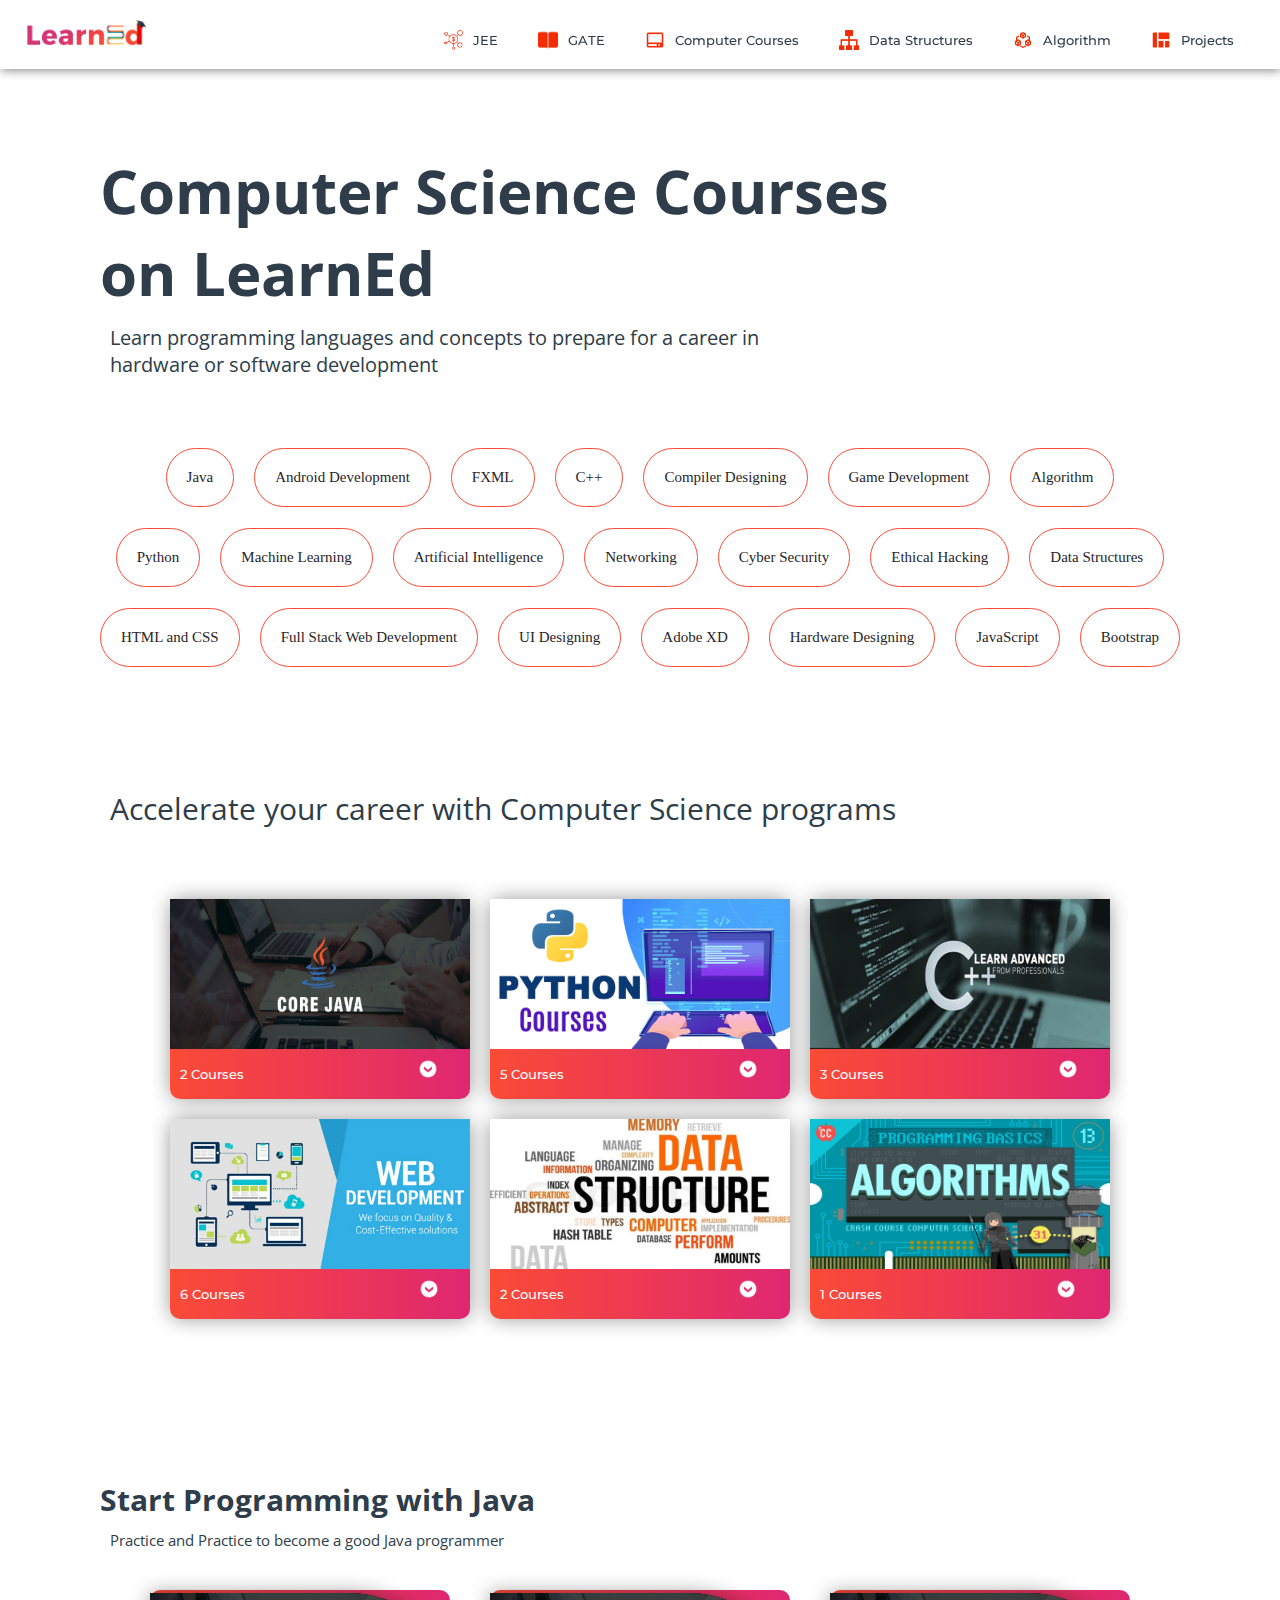
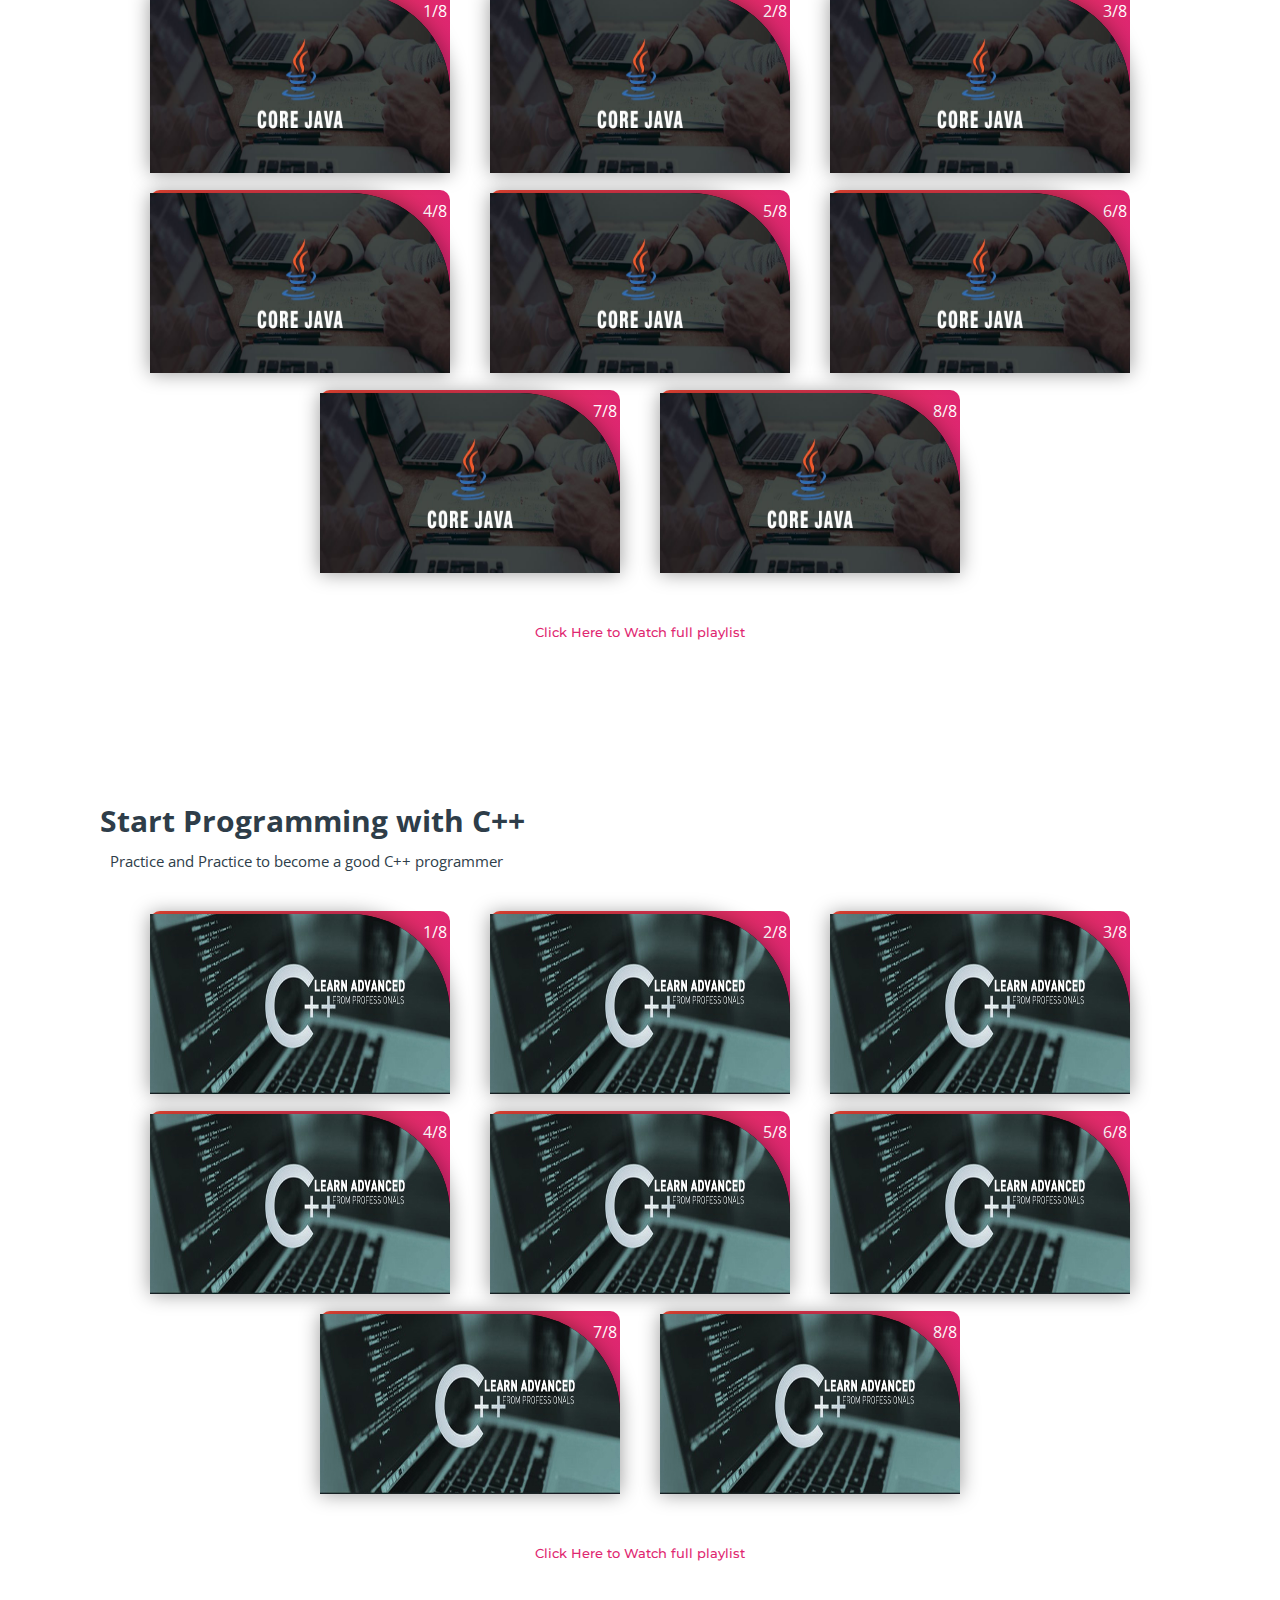
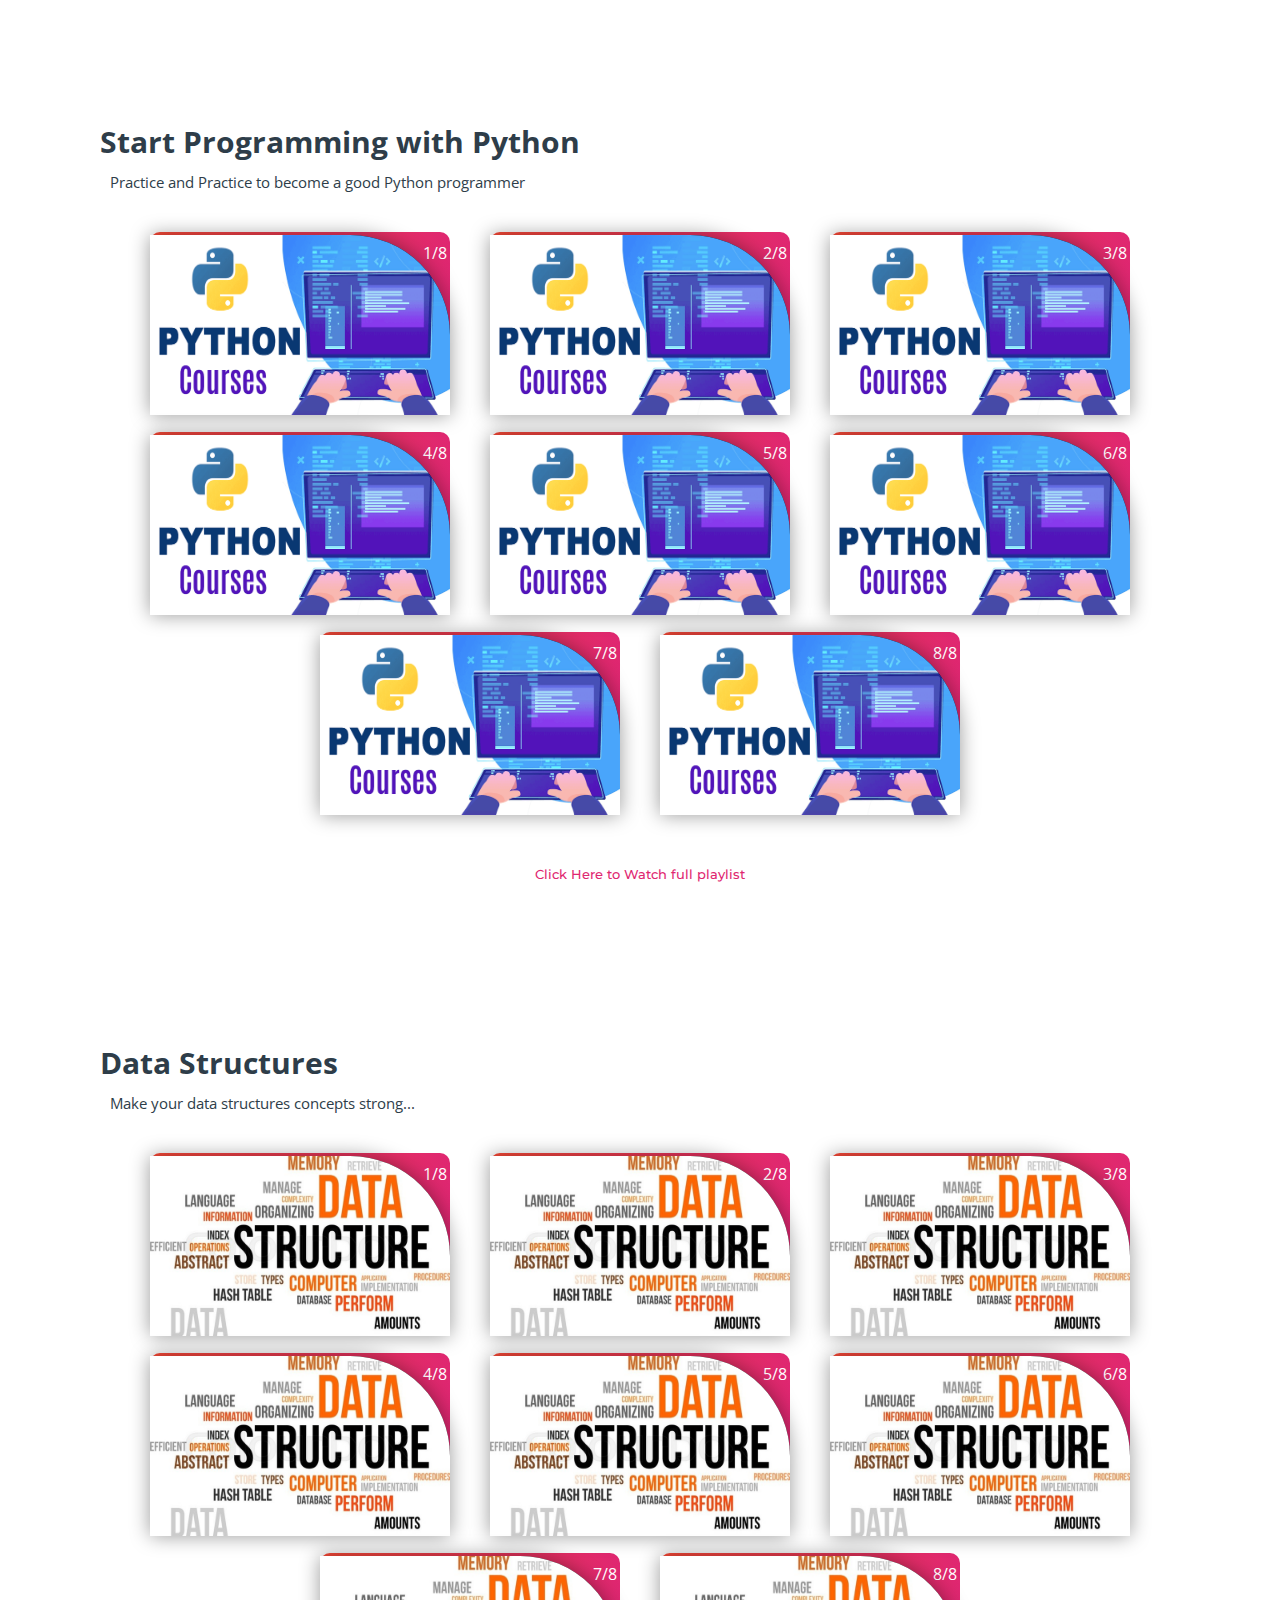
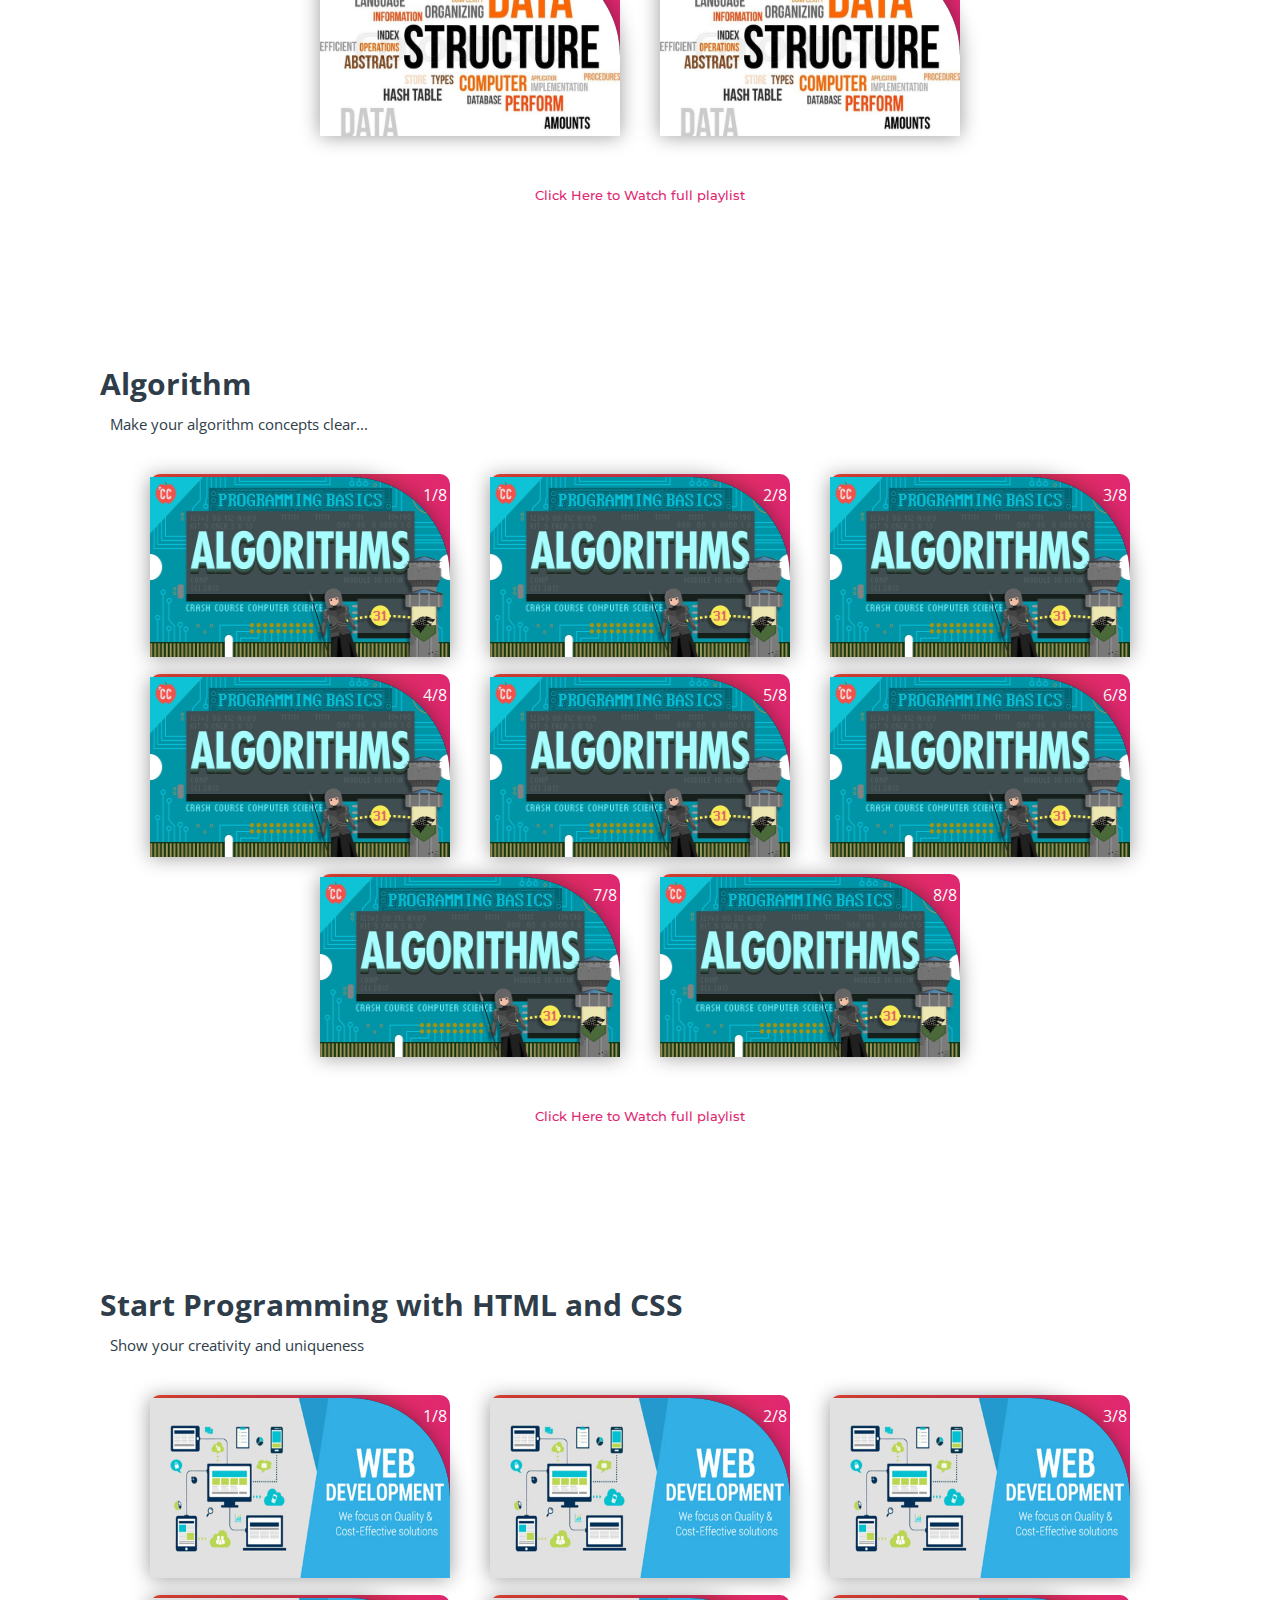
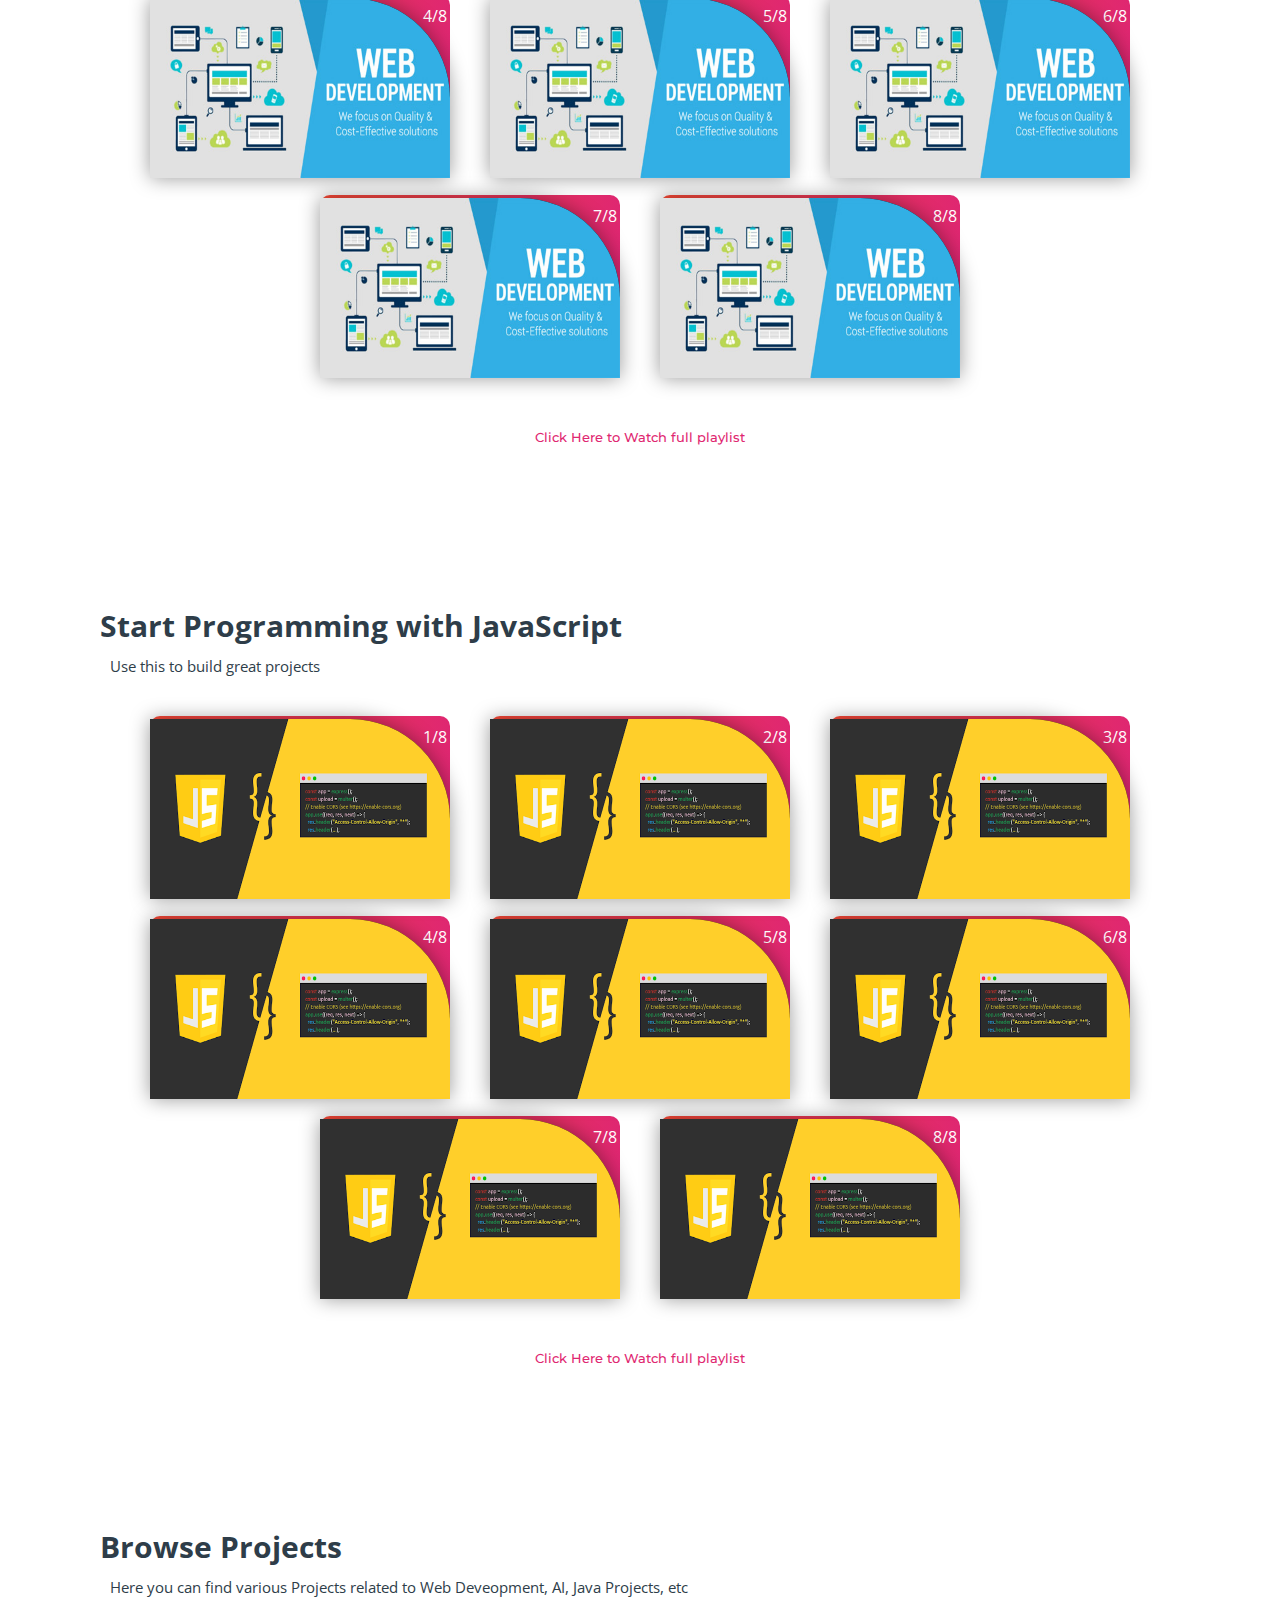
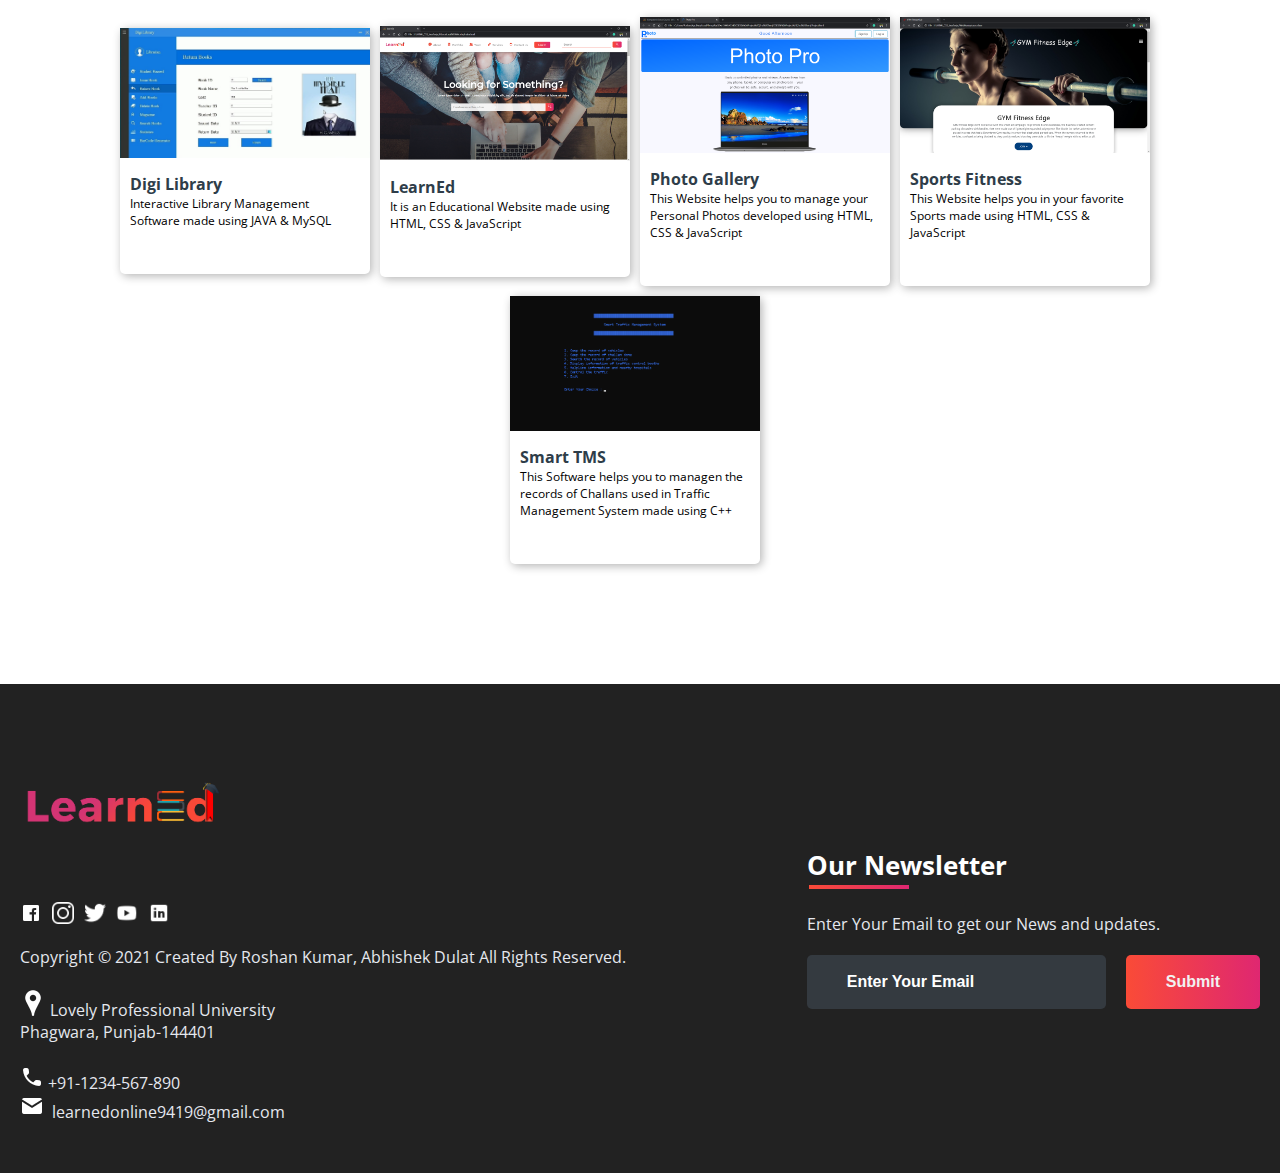
==== subjects/computer_courses.html @ 10237a14 "Uploading test site" ====
<!DOCTYPE html>
<html>
<head>
	<link rel="shortcut icon" type="png" href="../images/icon/favicon.png">
	<title>Computer Science Courses on LearnEd</title>
	<link rel="stylesheet" type="text/css" href="subjects.css">
	<script type="text/javascript" src="../script.js"></script>
</head>
<body>
	
<!-- NAVIGATION -->
	<header>
		<div class="nav" id="nav">
			<div id="learned-logo">
			<a href="../index.html"><img src="../images/icon/logo.png" style="width: 120px;"></a></div>
			<div class="switch-tab" id="switch-tab" onclick="switchTAB()"><img src="../images/icon/menu.png"></div>
			<ul id="list-switch">
				<li><a href="jee.html"><img src="../images/courses/d1.png" class="icon">JEE</a></li>
				<li><a href="gate.html"><img src="../images/courses/paper.png" class="icon">GATE</a></li>
				<li><a href="#"><img src="../images/courses/computer.png" class="icon">Computer Courses</a></li>
				<li><a href="#data"><img src="../images/courses/data.png" class="icon">Data Structures</a></li>
				<li><a href="#algo"><img src="../images/courses/algo.png" class="icon">Algorithm</a></li>
				<li><a href="#projects"><img src="../images/courses/projects.png" class="icon">Projects</a></li>
			</ul>
			<div class="search" id="search-switch">
				<input type="search" placeholder="Search" class="srch"><button id="srchbtn"><img src="../images/icon/search.png"></button>
			</div>
		</div>
	</header>
	

<!-- MAIN Heading of Page -->
	<div class="title">
		<span>Computer Science Courses<br>on LearnEd</span>
		<div class="shortdesc">
			<p>Learn programming languages and concepts to prepare for a career in<br>hardware or software development</p>
		</div>
	</div>


<!-- Some KeyWords related to Topic -->
	<div class="course">
		<div class="cbox">
		<div class="det"><a href="#java">Java</a></div>
		<div class="det"><a href="https://developer.android.com/">Android Development</a></div>
		<div class="det"><a href="https://docs.oracle.com/javafx/2/get_started/fxml_tutorial.htm">FXML</a></div>
		<div class="det"><a href="#c++">C++</a></div>
		<div class="det"><a href="https://www.geeksforgeeks.org/introduction-of-compiler-design/">Compiler Designing</a></div>
		<div class="det"><a href="https://www.coursera.org/specializations/game-design-and-development">Game Development</a></div>
		<div class="det"><a href="#algo">Algorithm</a></div>
		</div>
		<div class="cbox">
		<div class="det"><a href="#python">Python</a></div>
		<div class="det"><a href="https://www.coursera.org/learn/machine-learning">Machine Learning</a></div>
		<div class="det"><a href="https://en.wikipedia.org/wiki/Artificial_intelligence">Artificial Intelligence</a></div>
		<div class="det"><a href="https://en.wikipedia.org/wiki/Network">Networking</a></div>
		<div class="det"><a href="https://www.kaspersky.co.in/resource-center/definitions/what-is-cyber-security">Cyber Security</a></div>
		<div class="det"><a href="https://www.eccouncil.org/ethical-hacking/">Ethical Hacking</a></div>
		<div class="det"><a href="#data">Data Structures</a></div>
		</div>
		<div class="cbox">
		<div class="det"><a href="#html_css">HTML and CSS</a></div>
		<div class="det"><a href="https://www.udacity.com/course/full-stack-web-developer-nanodegree--nd0044">Full Stack Web Development</a></div>
		<div class="det"><a href="https://uxplanet.org/what-is-ui-vs-ux-design-and-the-difference-d9113f6612de?gi=6d9d13f4cc95">UI Designing</a></div>
		<div class="det"><a href="https://www.adobe.com/in/products/xd.html">Adobe XD</a></div>
		<div class="det"><a href="https://www.sciencedirect.com/topics/computer-science/hardware-design">Hardware Designing</a></div>
		<div class="det"><a href="#javascript">JavaScript</a></div>
		<div class="det"><a href="#html_css">Bootstrap</a></div>
		</div>
	</div>


<!-- Courses Available -->
	<div class="inbt">
		Accelerate your career with Computer Science programs
	</div>

	<div class="ccard">
	<center>
		<div class="ccardbox">
			<div class="dcard">
				<div class="fpart"><img src="../images/courses/java-course.jpg"></div>
				<a href="#java"><div class="spart">2 Courses <img src="../images/icon/dropdown.png"></div></a>
			</div>
			<div class="dcard">
				<div class="fpart"><img src="../images/courses/python-course.png"></div>
				<a href="#python"><div class="spart">5 Courses <img src="../images/icon/dropdown.png"></div></a>
			</div>
			<div class="dcard">
				<div class="fpart"><img src="../images/courses/c-course.jpg"></div>
				<a href="#c++"><div class="spart">3 Courses <img src="../images/icon/dropdown.png"></div></a>
			</div>
		</div>
		<div class="ccardbox">
			<div class="dcard">
				<div class="fpart"><img src="../images/courses/web-course.jpg"></div>
				<a href="#html_css"><div class="spart">6 Courses <img src="../images/icon/dropdown.png"></div></a>
			</div>
			<div class="dcard">
				<div class="fpart"><img src="../images/courses/data-course.jpg"></div>
				<a href="#data"><div class="spart">2 Courses <img src="../images/icon/dropdown.png"></div></a>
			</div>
			<div class="dcard">
				<div class="fpart"><img src="../images/courses/algo-course.jpg"></div>
				<a href="#algo"><div class="spart">1 Courses <img src="../images/icon/dropdown.png"></div></a>
			</div>
		</div>
	</center>
	</div>


<!-- Videos on JAVA Lectures -->
	<div class="title2" id="java">
		<span>Start Programming with Java</span>
		<div class="shortdesc2">
			<p>Practice and Practice to become a good Java programmer</p>
		</div>
	</div>
	
	<center>
		<div class="ccardbox2">
			<div class="dcard2"><span class="tag" >1/8</span>
				<div class="fpart2">
					<img src="../images/courses/java-course.jpg">
					<iframe src="https://www.youtube.com/embed/IsLyduxZ9sc" frameborder="0" allow="accelerometer; autoplay; encrypted-media; gyroscope; picture-in-picture" allowfullscreen></iframe>
				</div>
			</div>
			<div class="dcard2"><span class="tag" >2/8</span>
				<div class="fpart2">
					<img src="../images/courses/java-course.jpg">
					<iframe src="https://www.youtube.com/embed/U_vuESBFEpE" frameborder="0" allow="accelerometer; autoplay; encrypted-media; gyroscope; picture-in-picture" allowfullscreen></iframe>
				</div>
			</div>
			<div class="dcard2"><span class="tag" >3/8</span>
				<div class="fpart2">
					<img src="../images/courses/java-course.jpg">
					<iframe src="https://www.youtube.com/embed/7i8vbPA37y0" frameborder="0" allow="accelerometer; autoplay; encrypted-media; gyroscope; picture-in-picture" allowfullscreen></iframe>
				</div>
			</div>
			<div class="dcard2"><span class="tag" >4/8</span>
				<div class="fpart2">
					<img src="../images/courses/java-course.jpg">
					<iframe src="https://www.youtube.com/embed/FB47F-QIk3k" frameborder="0" allow="accelerometer; autoplay; encrypted-media; gyroscope; picture-in-picture" allowfullscreen></iframe>
				</div>
			</div>
			<div class="dcard2"><span class="tag" >5/8</span>
				<div class="fpart2">
					<img src="../images/courses/java-course.jpg">
					<iframe src="https://www.youtube.com/embed/8qyVcHJ1Et4" frameborder="0" allow="accelerometer; autoplay; encrypted-media; gyroscope; picture-in-picture" allowfullscreen></iframe>
				</div>
			</div>
			<div class="dcard2"><span class="tag" >6/8</span>
				<div class="fpart2">
					<img src="../images/courses/java-course.jpg">
					<iframe src="https://www.youtube.com/embed/N53Vf8HGd-0" frameborder="0" allow="accelerometer; autoplay; encrypted-media; gyroscope; picture-in-picture" allowfullscreen></iframe>
				</div>
			</div>
			<div class="dcard2"><span class="tag" >7/8</span>
				<div class="fpart2">
					<img src="../images/courses/java-course.jpg">
					<iframe src="https://www.youtube.com/embed/slz2Vc904Qg" frameborder="0" allow="accelerometer; autoplay; encrypted-media; gyroscope; picture-in-picture" allowfullscreen></iframe>
				</div>
			</div>
			<div class="dcard2"><span class="tag" >8/8</span>
				<div class="fpart2">
					<img src="../images/courses/java-course.jpg">
					<iframe src="https://www.youtube.com/embed/Q0NVRQP1Z5g" frameborder="0" allow="accelerometer; autoplay; encrypted-media; gyroscope; picture-in-picture" allowfullscreen></iframe>
				</div>
			</div>
		</div>
	</center>
	<br><br>
	<div class="click-me">
		<a href="https://www.youtube.com/watch?v=IsLyduxZ9sc&list=PLX9Zi6XTqOKQ7TdRz0QynGIKuMV9Q2H8E" target="_blank">Click Here to Watch full playlist</a>
	</div>

<!-- Videos on C++ Lectures -->

	<div class="title2" id="c++">
		<span>Start Programming with C++</span>
		<div class="shortdesc2">
			<p>Practice and Practice to become a good C++ programmer</p>
		</div>
	</div>
	<center>
		<div class="ccardbox2">
			<div class="dcard2"><span class="tag" >1/8</span>
				<div class="fpart2"><img src="../images/courses/c-course.jpg">
					<iframe src="https://www.youtube.com/embed/Iuo9PpGE04Y" frameborder="0" allow="accelerometer; autoplay; encrypted-media; gyroscope; picture-in-picture" allowfullscreen></iframe>
				</div>
			</div>
			<div class="dcard2"><span class="tag" >2/8</span>
				<div class="fpart2"><img src="../images/courses/c-course.jpg">
					<iframe src="https://www.youtube.com/embed/52dHKRD7cdg" frameborder="0" allow="accelerometer; autoplay; encrypted-media; gyroscope; picture-in-picture" allowfullscreen></iframe>
				</div>
			</div>
			<div class="dcard2"><span class="tag" >3/8</span>
				<div class="fpart2"><img src="../images/courses/c-course.jpg">
					<iframe src="https://www.youtube.com/embed/Iuo9PpGE04Y" frameborder="0" allow="accelerometer; autoplay; encrypted-media; gyroscope; picture-in-picture" allowfullscreen></iframe>
				</div>
			</div>
			<div class="dcard2"><span class="tag" >4/8</span>
				<div class="fpart2"><img src="../images/courses/c-course.jpg">
					<iframe src="https://www.youtube.com/embed/Iuo9PpGE04Y" frameborder="0" allow="accelerometer; autoplay; encrypted-media; gyroscope; picture-in-picture" allowfullscreen></iframe>
				</div>
			</div>
		
			<div class="dcard2"><span class="tag" >5/8</span>
				<div class="fpart2"><img src="../images/courses/c-course.jpg">
					<iframe src="https://www.youtube.com/embed/Iuo9PpGE04Y" frameborder="0" allow="accelerometer; autoplay; encrypted-media; gyroscope; picture-in-picture" allowfullscreen></iframe>
				</div>
			</div>
			<div class="dcard2"><span class="tag" >6/8</span>
				<div class="fpart2"><img src="../images/courses/c-course.jpg">
					<iframe src="https://www.youtube.com/embed/Iuo9PpGE04Y" frameborder="0" allow="accelerometer; autoplay; encrypted-media; gyroscope; picture-in-picture" allowfullscreen></iframe>
				</div>
			</div>
			<div class="dcard2"><span class="tag" >7/8</span>
				<div class="fpart2"><img src="../images/courses/c-course.jpg">
					<iframe src="https://www.youtube.com/embed/Iuo9PpGE04Y" frameborder="0" allow="accelerometer; autoplay; encrypted-media; gyroscope; picture-in-picture" allowfullscreen></iframe>
				</div>
			</div>
			<div class="dcard2"><span class="tag" >8/8</span>
				<div class="fpart2"><img src="../images/courses/c-course.jpg">
					<iframe src="https://www.youtube.com/embed/Iuo9PpGE04Y" frameborder="0" allow="accelerometer; autoplay; encrypted-media; gyroscope; picture-in-picture" allowfullscreen></iframe>
				</div>
			</div>
		</div>
	</center>
<br><br>
	<div class="click-me">
		<a href="https://www.youtube.com/watch?v=Iuo9PpGE04Y&feature=youtu.be" target="_blank">Click Here to Watch full playlist</a>
	</div>

<!-- Videos on PYTHON Lectures -->

	<div class="title2" id="python">
		<span>Start Programming with Python</span>
		<div class="shortdesc2">
			<p>Practice and Practice to become a good Python programmer</p>
		</div>
	</div>
	<center>
		<div class="ccardbox2">
			<div class="dcard2"><span class="tag" >1/8</span>
				<div class="fpart2"><img src="../images/courses/python-course.png">
					<iframe src="https://www.youtube.com/embed/QXeEoD0pB3E" frameborder="0" allow="accelerometer; autoplay; encrypted-media; gyroscope; picture-in-picture" allowfullscreen></iframe>
				</div>
			</div>
			<div class="dcard2"><span class="tag" >2/8</span>
				<div class="fpart2"><img src="../images/courses/python-course.png">
					<iframe src="https://www.youtube.com/embed/QXeEoD0pB3E" frameborder="0" allow="accelerometer; autoplay; encrypted-media; gyroscope; picture-in-picture" allowfullscreen></iframe>
				</div>
			</div>
			<div class="dcard2"><span class="tag" >3/8</span>
				<div class="fpart2"><img src="../images/courses/python-course.png">
					<iframe src="https://www.youtube.com/embed/QXeEoD0pB3E" frameborder="0" allow="accelerometer; autoplay; encrypted-media; gyroscope; picture-in-picture" allowfullscreen></iframe>
				</div>
			</div>
			<div class="dcard2"><span class="tag" >4/8</span>
				<div class="fpart2"><img src="../images/courses/python-course.png">
					<iframe src="https://www.youtube.com/embed/QXeEoD0pB3E" frameborder="0" allow="accelerometer; autoplay; encrypted-media; gyroscope; picture-in-picture" allowfullscreen></iframe>
				</div>
			</div>
		
			<div class="dcard2"><span class="tag" >5/8</span>
				<div class="fpart2"><img src="../images/courses/python-course.png">
					<iframe src="https://www.youtube.com/embed/QXeEoD0pB3E" frameborder="0" allow="accelerometer; autoplay; encrypted-media; gyroscope; picture-in-picture" allowfullscreen></iframe>
				</div>
			</div>
			<div class="dcard2"><span class="tag" >6/8</span>
				<div class="fpart2"><img src="../images/courses/python-course.png">
					<iframe src="https://www.youtube.com/embed/QXeEoD0pB3E" frameborder="0" allow="accelerometer; autoplay; encrypted-media; gyroscope; picture-in-picture" allowfullscreen></iframe>
				</div>
			</div>
			<div class="dcard2"><span class="tag" >7/8</span>
				<div class="fpart2"><img src="../images/courses/python-course.png">
					<iframe src="https://www.youtube.com/embed/QXeEoD0pB3E" frameborder="0" allow="accelerometer; autoplay; encrypted-media; gyroscope; picture-in-picture" allowfullscreen></iframe>
				</div>
			</div>
			<div class="dcard2"><span class="tag" >8/8</span>
				<div class="fpart2"><img src="../images/courses/python-course.png">
					<iframe src="https://www.youtube.com/embed/QXeEoD0pB3E" frameborder="0" allow="accelerometer; autoplay; encrypted-media; gyroscope; picture-in-picture" allowfullscreen></iframe>
				</div>
			</div>
		</div>
	</center>

<br><br>
	<div class="click-me">
		<a href="https://youtu.be/QXeEoD0pB3E" target="_blank">Click Here to Watch full playlist</a>
	</div>
<!-- Videos on DATA STRUCTURES Lectures -->

	<div class="title2" id="data">
		<span>Data Structures</span>
		<div class="shortdesc2">
			<p>Make your data structures concepts strong...</p>
		</div>
	</div>
	<center>
		<div class="ccardbox2">
			<div class="dcard2"><span class="tag" >1/8</span>
				<div class="fpart2"><img src="../images/courses/data-course.jpg">
					<iframe src="https://www.youtube.com/embed/Db9ZYbJONHc" frameborder="0" allow="accelerometer; autoplay; encrypted-media; gyroscope; picture-in-picture" allowfullscreen></iframe>
				</div>
			</div>
			<div class="dcard2"><span class="tag" >2/8</span>
				<div class="fpart2"><img src="../images/courses/data-course.jpg">
					<iframe src="https://www.youtube.com/embed/Db9ZYbJONHc" frameborder="0" allow="accelerometer; autoplay; encrypted-media; gyroscope; picture-in-picture" allowfullscreen></iframe>
				</div>
			</div>
			<div class="dcard2"><span class="tag" >3/8</span>
				<div class="fpart2"><img src="../images/courses/data-course.jpg">
					<iframe src="https://www.youtube.com/embed/Db9ZYbJONHc" frameborder="0" allow="accelerometer; autoplay; encrypted-media; gyroscope; picture-in-picture" allowfullscreen></iframe>
				</div>
			</div>
			<div class="dcard2"><span class="tag" >4/8</span>
				<div class="fpart2"><img src="../images/courses/data-course.jpg">
					<iframe src="https://www.youtube.com/embed/Db9ZYbJONHc" frameborder="0" allow="accelerometer; autoplay; encrypted-media; gyroscope; picture-in-picture" allowfullscreen></iframe>
				</div>
			</div>
		
			<div class="dcard2"><span class="tag" >5/8</span>
				<div class="fpart2"><img src="../images/courses/data-course.jpg">
					<iframe src="https://www.youtube.com/embed/Db9ZYbJONHc" frameborder="0" allow="accelerometer; autoplay; encrypted-media; gyroscope; picture-in-picture" allowfullscreen></iframe>
				</div>
			</div>
			<div class="dcard2"><span class="tag" >6/8</span>
				<div class="fpart2"><img src="../images/courses/data-course.jpg">
					<iframe src="https://www.youtube.com/embed/Db9ZYbJONHc" frameborder="0" allow="accelerometer; autoplay; encrypted-media; gyroscope; picture-in-picture" allowfullscreen></iframe>
				</div>
			</div>
			<div class="dcard2"><span class="tag" >7/8</span>
				<div class="fpart2"><img src="../images/courses/data-course.jpg">
					<iframe src="https://www.youtube.com/embed/Db9ZYbJONHc" frameborder="0" allow="accelerometer; autoplay; encrypted-media; gyroscope; picture-in-picture" allowfullscreen></iframe>
				</div>
			</div>
			<div class="dcard2"><span class="tag" >8/8</span>
				<div class="fpart2"><img src="../images/courses/data-course.jpg">
					<iframe src="https://www.youtube.com/embed/Db9ZYbJONHc" frameborder="0" allow="accelerometer; autoplay; encrypted-media; gyroscope; picture-in-picture" allowfullscreen></iframe>
				</div>
			</div>
		</div>
	</center>
<br><br>
	<div class="click-me">
		<a href="https://www.youtube.com/watch?v=Db9ZYbJONHc" target="_blank">Click Here to Watch full playlist</a>
	</div>

<!-- Videos on ALGORITHM Lectures -->

	<div class="title2" id="algo">
		<span>Algorithm</span>
		<div class="shortdesc2">
			<p>Make your algorithm concepts clear...</p>
		</div>
	</div>
	<center>
		<div class="ccardbox2">
			<div class="dcard2"><span class="tag" >1/8</span>
				<div class="fpart2"><img src="../images/courses/algo-course.jpg">
					<iframe src="https://www.youtube.com/embed/0IAPZzGSbME" frameborder="0" allow="accelerometer; autoplay; encrypted-media; gyroscope; picture-in-picture" allowfullscreen></iframe>
				</div>
			</div>
			<div class="dcard2"><span class="tag" >2/8</span>
				<div class="fpart2"><img src="../images/courses/algo-course.jpg">
					<iframe src="https://www.youtube.com/embed/0IAPZzGSbME" frameborder="0" allow="accelerometer; autoplay; encrypted-media; gyroscope; picture-in-picture" allowfullscreen></iframe>
				</div>
			</div>
			<div class="dcard2"><span class="tag" >3/8</span>
				<div class="fpart2"><img src="../images/courses/algo-course.jpg">
					<iframe src="https://www.youtube.com/embed/0IAPZzGSbME" frameborder="0" allow="accelerometer; autoplay; encrypted-media; gyroscope; picture-in-picture" allowfullscreen></iframe>
				</div>
			</div>
			<div class="dcard2"><span class="tag" >4/8</span>
				<div class="fpart2"><img src="../images/courses/algo-course.jpg">
					<iframe src="https://www.youtube.com/embed/0IAPZzGSbME" frameborder="0" allow="accelerometer; autoplay; encrypted-media; gyroscope; picture-in-picture" allowfullscreen></iframe>
				</div>
			</div>
		
			<div class="dcard2"><span class="tag" >5/8</span>
				<div class="fpart2"><img src="../images/courses/algo-course.jpg">
					<iframe src="https://www.youtube.com/embed/0IAPZzGSbME" frameborder="0" allow="accelerometer; autoplay; encrypted-media; gyroscope; picture-in-picture" allowfullscreen></iframe>
				</div>
			</div>
			<div class="dcard2"><span class="tag" >6/8</span>
				<div class="fpart2"><img src="../images/courses/algo-course.jpg">
					<iframe src="https://www.youtube.com/embed/0IAPZzGSbME" frameborder="0" allow="accelerometer; autoplay; encrypted-media; gyroscope; picture-in-picture" allowfullscreen></iframe>
				</div>
			</div>
			<div class="dcard2"><span class="tag" >7/8</span>
				<div class="fpart2"><img src="../images/courses/algo-course.jpg">
					<iframe src="https://www.youtube.com/embed/0IAPZzGSbME" frameborder="0" allow="accelerometer; autoplay; encrypted-media; gyroscope; picture-in-picture" allowfullscreen></iframe>
				</div>
			</div>
			<div class="dcard2"><span class="tag" >8/8</span>
				<div class="fpart2"><img src="../images/courses/algo-course.jpg">
					<iframe src="https://www.youtube.com/embed/0IAPZzGSbME" frameborder="0" allow="accelerometer; autoplay; encrypted-media; gyroscope; picture-in-picture" allowfullscreen></iframe>
				</div>
			</div>
		</div>
	</center>
<br><br>
	<div class="click-me">
		<a href="https://www.youtube.com/watch?v=0IAPZzGSbME" target="_blank">Click Here to Watch full playlist</a>
	</div>

<!-- Videos on HTML and CSS Lectures -->

	<div class="title2" id="html_css">
		<span>Start Programming with HTML and CSS</span>
		<div class="shortdesc2">
			<p>Show your creativity and uniqueness</p>
		</div>
	</div>
	<center>
		<div class="ccardbox2">
			<div class="dcard2"><span class="tag" >1/8</span>
				<div class="fpart2"><img src="../images/courses/web-course.jpg">
					<iframe src="https://www.youtube.com/embed/TKYsuU86-DQ" frameborder="0" allow="accelerometer; autoplay; encrypted-media; gyroscope; picture-in-picture" allowfullscreen></iframe>
				</div>
			</div>
			<div class="dcard2"><span class="tag" >2/8</span>
				<div class="fpart2"><img src="../images/courses/web-course.jpg">
					<iframe src="https://www.youtube.com/embed/TKYsuU86-DQ" frameborder="0" allow="accelerometer; autoplay; encrypted-media; gyroscope; picture-in-picture" allowfullscreen></iframe>
				</div>
			</div>
			<div class="dcard2"><span class="tag" >3/8</span>
				<div class="fpart2"><img src="../images/courses/web-course.jpg">
					<iframe src="https://www.youtube.com/embed/TKYsuU86-DQ" frameborder="0" allow="accelerometer; autoplay; encrypted-media; gyroscope; picture-in-picture" allowfullscreen></iframe>
				</div>
			</div>
			<div class="dcard2"><span class="tag" >4/8</span>
				<div class="fpart2"><img src="../images/courses/web-course.jpg">
					<iframe src="https://www.youtube.com/embed/TKYsuU86-DQ" frameborder="0" allow="accelerometer; autoplay; encrypted-media; gyroscope; picture-in-picture" allowfullscreen></iframe>
				</div>
			</div>
		
			<div class="dcard2"><span class="tag" >5/8</span>
				<div class="fpart2"><img src="../images/courses/web-course.jpg">
					<iframe src="https://www.youtube.com/embed/TKYsuU86-DQ" frameborder="0" allow="accelerometer; autoplay; encrypted-media; gyroscope; picture-in-picture" allowfullscreen></iframe>
				</div>
			</div>
			<div class="dcard2"><span class="tag" >6/8</span>
				<div class="fpart2"><img src="../images/courses/web-course.jpg">
					<iframe src="https://www.youtube.com/embed/TKYsuU86-DQ" frameborder="0" allow="accelerometer; autoplay; encrypted-media; gyroscope; picture-in-picture" allowfullscreen></iframe>
				</div>
			</div>
			<div class="dcard2"><span class="tag" >7/8</span>
				<div class="fpart2"><img src="../images/courses/web-course.jpg">
					<iframe src="https://www.youtube.com/embed/TKYsuU86-DQ" frameborder="0" allow="accelerometer; autoplay; encrypted-media; gyroscope; picture-in-picture" allowfullscreen></iframe>
				</div>
			</div>
			<div class="dcard2"><span class="tag" >8/8</span>
				<div class="fpart2"><img src="../images/courses/web-course.jpg">
					<iframe src="https://www.youtube.com/embed/TKYsuU86-DQ" frameborder="0" allow="accelerometer; autoplay; encrypted-media; gyroscope; picture-in-picture" allowfullscreen></iframe>
				</div>
			</div>
		</div>
	</center>

<br><br>
	<div class="click-me">
		<a href="https://www.youtube.com/watch?v=TKYsuU86-DQ" target="_blank">Click Here to Watch full playlist</a>
	</div>
<!-- Videos on JAVASCRIPT Lectures -->

	<div class="title2" id="javascript">
		<span>Start Programming with JavaScript</span>
		<div class="shortdesc2">
			<p>Use this to build great projects</p>
		</div>
	</div>
	<center>
		<div class="ccardbox2">
			<div class="dcard2"><span class="tag" >1/8</span>
				<div class="fpart2"><img src="../images/courses/javascript-course.jpg">
					<iframe src="https://www.youtube.com/embed/uDwSnnhl1Ng" frameborder="0" allow="accelerometer; autoplay; encrypted-media; gyroscope; picture-in-picture" allowfullscreen></iframe>
				</div>
			</div>
			<div class="dcard2"><span class="tag" >2/8</span>
				<div class="fpart2"><img src="../images/courses/javascript-course.jpg">
					<iframe src="https://www.youtube.com/embed/uDwSnnhl1Ng" frameborder="0" allow="accelerometer; autoplay; encrypted-media; gyroscope; picture-in-picture" allowfullscreen></iframe>
				</div>
			</div>
			<div class="dcard2"><span class="tag" >3/8</span>
				<div class="fpart2"><img src="../images/courses/javascript-course.jpg">
					<iframe src="https://www.youtube.com/embed/uDwSnnhl1Ng" frameborder="0" allow="accelerometer; autoplay; encrypted-media; gyroscope; picture-in-picture" allowfullscreen></iframe>
				</div>
			</div>
			<div class="dcard2"><span class="tag" >4/8</span>
				<div class="fpart2"><img src="../images/courses/javascript-course.jpg">
					<iframe src="https://www.youtube.com/embed/uDwSnnhl1Ng" frameborder="0" allow="accelerometer; autoplay; encrypted-media; gyroscope; picture-in-picture" allowfullscreen></iframe>
				</div>
			</div>
		
			<div class="dcard2"><span class="tag" >5/8</span>
				<div class="fpart2"><img src="../images/courses/javascript-course.jpg">
					<iframe src="https://www.youtube.com/embed/uDwSnnhl1Ng" frameborder="0" allow="accelerometer; autoplay; encrypted-media; gyroscope; picture-in-picture" allowfullscreen></iframe>
				</div>
			</div>
			<div class="dcard2"><span class="tag" >6/8</span>
				<div class="fpart2"><img src="../images/courses/javascript-course.jpg">
					<iframe src="https://www.youtube.com/embed/uDwSnnhl1Ng" frameborder="0" allow="accelerometer; autoplay; encrypted-media; gyroscope; picture-in-picture" allowfullscreen></iframe>
				</div>
			</div>
			<div class="dcard2"><span class="tag" >7/8</span>
				<div class="fpart2"><img src="../images/courses/javascript-course.jpg">
					<iframe src="https://www.youtube.com/embed/uDwSnnhl1Ng" frameborder="0" allow="accelerometer; autoplay; encrypted-media; gyroscope; picture-in-picture" allowfullscreen></iframe>
				</div>
			</div>
			<div class="dcard2"><span class="tag" >8/8</span>
				<div class="fpart2"><img src="../images/courses/javascript-course.jpg">
					<iframe src="https://www.youtube.com/embed/uDwSnnhl1Ng" frameborder="0" allow="accelerometer; autoplay; encrypted-media; gyroscope; picture-in-picture" allowfullscreen></iframe>
				</div>
			</div>
		</div>
	</center>
<br><br>
	<div class="click-me">
		<a href="https://www.youtube.com/watch?v=uDwSnnhl1Ng" target="_blank">Click Here to Watch full playlist</a>
	</div>

<!-- PROJECTS -->
	<div class="title2" id="projects">
		<span>Browse Projects</span>
		<div class="shortdesc2">
			<p>Here you can find various Projects related to Web Deveopment, AI, Java Projects, etc</p>
		</div>
	</div>
	<div class="project-panel">
		<div class="project-card">
			<img src="../images/projects/p1.jpg">
			<div class="info">
				<h4>Digi Library</h4><p>Interactive Library Management Software made using JAVA & MySQL</p>
				<div class="download"><a href="https://github.com/roshan9419" target="_blank">Download</a></div>	
			</div>
		</div>
		<div class="project-card">
			<img src="../images/projects/p2.jpg">
			<div class="info">
				<h4>LearnEd</h4><p>It is an Educational Website made using HTML, CSS & JavaScript</p>
				<div class="download"><a href="https://github.com/roshan9419" target="_blank">Download</a></div>
			</div>
		</div>
		<div class="project-card">
			<img src="../images/projects/p3.jpg">
			<div class="info">
				<h4>Photo Gallery</h4><p>This Website helps you to manage your Personal Photos developed using HTML, CSS & JavaScript</p>
				<div class="download"><a href="https://github.com/roshan9419" target="_blank">Download</a></div>
			</div>
		</div>
		<div class="project-card">
			<img src="../images/projects/p4.jpg">
			<div class="info">
				<h4>Sports Fitness</h4><p>This Website helps you in your favorite Sports made using HTML, CSS & JavaScript</p>
				<div class="download"><a href="https://github.com/roshan9419" target="_blank">Download</a></div>
			</div>
		</div>
		<div class="project-card">
			<img src="../images/projects/p5.jpg">
			<div class="info">
				<h4>Smart TMS</h4><p>This Software helps you to managen the records of Challans used in Traffic Management System made using C++</p>
				<div class="download"><a href="https://github.com/roshan9419/smart_traffic" target="_blank">Download</a></div>
			</div>
		</div>

	</div>

<br><br><br><br><br>

<!-- FOOTER -->
<footer>
	<div class="footer-container">
		<div class="left-col">
			<img src="../images/icon/logo - Copy.png" style="width: 200px;">
			<div class="logo"></div>
			<div class="social-media">
				<a href="#"><img src="../images/icon\fb.png"></a>
				<a href="#"><img src="../images/icon\insta.png"></a>
				<a href="#"><img src="../images/icon\tt.png"></a>
				<a href="#"><img src="../images/icon\ytube.png"></a>
				<a href="#"><img src="../images/icon\linkedin.png"></a>
			</div><br><br>
			<p class="rights-text">Copyright © 2021 Created By Roshan Kumar, Abhishek Dulat All Rights Reserved.</p>
			<br><p><img src="../images/icon/location.png"> Lovely Professional University<br>Phagwara, Punjab-144401</p><br>
			<p><img src="../images/icon/phone.png"> +91-1234-567-890<br><img src="../images/icon/mail.png">&nbsp; learnedonline9419@gmail.com</p>
		</div>
		<div class="right-col">
			<h1 style="color: #fff">Our Newsletter</h1>
			<div class="border"></div><br>
			<p>Enter Your Email to get our News and updates.</p>
			<form class="newsletter-form">
				<input class="txtb" type="email" placeholder="Enter Your Email">
				<input class="btn" type="submit" value="Submit">
			</form>
		</div>
	</div>
</footer>

</body>
</html>
---- subjects/subjects.css ----
@import url('https://fonts.googleapis.com/css?family=Montserrat:500&display=swap');
@import url('https://fonts.googleapis.com/css?family=Dancing+Script&display=swap');
@import url('https://fonts.googleapis.com/css?family=Open+Sans&display=swap');

* {
	box-sizing: border-box;
	margin: 0;
	padding: 0;
}
html {
	scroll-behavior: smooth;
}
body {
	background: #FFF;
	font-family: 'Open Sans', sans-serif;
}

/*SCROLLBAR Styling*/
::-webkit-scrollbar {
  width: 5px;
}
::-webkit-scrollbar-thumb {
  background: #FA4B37;
  border-radius: 5px;
}
::-webkit-scrollbar-thumb:hover {
  background: #DF2771; 
}

/*NAVIGATION BAR*/
.nav
{
	width: 100%;
	background-color: #fff;
	display: flex;
	flex-wrap: wrap;
	justify-content: space-between;
	align-items: center;
	padding: 20px 2%;
	position: fixed;
	top: 0px;
	z-index: 10;
	box-shadow: 1px 1px 10px rgba(0,0,0,0.5);
}

.nav li, a, button
{
	float: left;
	font-family: "Montserrat", sans-serif;
	font-weight: 500;
	font-size: 13px;
	color: #2E3D49;
	display: block;
	text-decoration: none;
	text-align: center;
}

.nav ul li img {
	width: 20px;
	margin-right: 10px;
	transform: translateY(5px);
	padding-top: 5px;
}

.nav ul li 
{
	list-style: none;
	display: inline-block;
	padding: 0px 20px;
}

.nav ul li a
{
	transition: all 0.3s ease 0s;
}

.nav ul li a:hover
{
	color: #FA4B37;
}

.nav button
{
	padding: 9px 25px;
	background: linear-gradient(to right, #FA4B37, #DF2771);
	color: #fff;
	border: none;
	border-radius: 5px;
	cursor: pointer;
	outline: none;
	transition: all 0.3s ease 0s;
}
#srchbtn {
	padding: 9px 20px;
}
#srchbtn img {
	width: 15px;
	filter: brightness(100);
}
.nav button:hover
{
	opacity: .9;
}
.nav .search
{
	float: right;
}
.nav .search .srch
{
	font-size: 13px;
	width: 300px;
	border: none;
	outline: none;
	border-bottom: 2px solid #FA4B37;
	padding: 9px;
}
.nav .search button
{
	margin-right: 5px;
	float: right;
	margin-left: 10px;
}
.nav .switch-tab {
	cursor: pointer;
	visibility: hidden;
}
.nav .switch-tab img {
	width: 20px;
}
.nav .check-box {
	cursor: pointer;
	visibility: hidden;
}

/*TITLE*/
.title {
	margin-top: 150px;
	margin-left: 100px;
}
.title span{
	font-weight: 700;
	font-family: 'Open Sans', sans-serif;
	font-size: 60px;
	color: #2E3D49;
}
.title .shortdesc {
	padding: 10px;
	font-family: 'Open Sans', sans-serif;
	font-size: 20px;
	color: #2E3D49;
	margin-bottom: 50px;
}

/*Quick Links*/
.course {
	display: grid;
	justify-content: center;
}

.cbox {
	display: inline-flex;
	flex-wrap: wrap;
	justify-content: center;
}
.cbox .det {
	height: 60px;
	margin: 10px;
	background: #fff;
	cursor: pointer;
	border-radius: 50px;
}
.cbox .det a{
	justify-content: space-around;
	width: 100%;
	padding: 20px;
	border-radius: 50px;
	border: 1px solid #FA4B37;
	font-size: 15px;
	color: #272529;
	font-family: cursive;
	text-decoration: none;
}

.cbox .det a:hover{
	background: linear-gradient(to right, #FA4B37, #DF2771);
	color: white;
}

.inbt {
	padding: 10px;
	font-family: 'Open Sans', sans-serif;
	font-size: 30px;
	color: #2E3D49;
	margin: 100px;
	margin-bottom: 50px;
}

/*COURSES AVAILABLE*/
.ccard {
	display: flex;
	flex-wrap: wrap;
	justify-content: center;
	align-items: center;
}
.ccardbox {
	display: flex;
	flex-wrap: wrap;
	justify-content: center;
}

.dcard {
	margin: 10px;
	width: 300px;
	height: 200px;
	background: linear-gradient(to right, #FA4B37, #DF2771);
	border-radius: 10px;
	box-shadow: 0 0 20px rgba(0,0,0,0.4);
}

.dcard .fpart {
	width: inherit;
	height: 150px;
	color: #000;
	text-align: left;
	overflow: hidden;
}
.dcard .fpart img {
	width: 100%;
	height: 100%;
}

.dcard .spart {
	padding: 10px;
	padding-right: 0px;
	color: #fff;
	text-align: left;
	cursor: pointer;
}
.dcard .spart img {
	width: 20px;
	margin-left: 170px;
	cursor: pointer;
	/* transform: rotate(180deg); */
}

.dcard:hover .fpart img{
	transition: .8s ease;
	transform: scale(1.2);
}

/*Small Titles for  Topics*/
.title2 {
	position: relative;
	padding-top: 150px;
	margin-left: 100px;
}
.title2 span{
	font-weight: 700;
	font-family: 'Open Sans', sans-serif;
	font-size: 30px;
	color: #2E3D49;
}
.title2 .shortdesc2 {
	padding: 10px;
	font-family: 'Open Sans', sans-serif;
	font-size: 15px;
	color: #2E3D49;
	margin-bottom: 10px;
}

/*Videos Section*/
.ccardbox2 {
	display: flex;
	justify-content: center;
	flex-wrap: wrap;
}

.dcard2 {
	margin: 20px;
	width: 300px;
	height: 160px;
	background: linear-gradient(to right, #FA4B37, #DF2771);
	border-radius: 10px;
}
.dcard2:hover .fpart2 img {
	display: none;
}
.dcard2 .fpart2 { 
	width: inherit;
	height: 180px;
	background: #000;
	color: #000;
	text-align: left;
	border-top-right-radius: 100px;
	transform: translateY(-19px);
	box-shadow: 0 0 20px rgba(0,0,0,0.4);
	overflow: hidden;
}
.dcard2 .tag {
	position: relative;
	margin-left: 270px;
	top: 10px;
	color: #fff;
}
.dcard2 .fpart2 img {
	width: 100%;
	height: 100%;
}
.fpart2 iframe {
	height: inherit;
	width: inherit;
}

/*Watch Full Playlist*/
.click-me {
	justify-content: center;
	display: flex;
}
.click-me a {
	color: #DF2771;
	text-decoration: none;
	transition-duration: .5s;
	padding: 10px;
}
.click-me a:hover {
	background: #DF2771;
	color: #fff;
}

/*PROJECTS*/
.project-panel {
	/*background: #000;*/
	display: flex;
	flex-wrap: wrap;
	align-items: center;
	justify-content: center;
}
.project-card {
	width: 250px;
	/*height: 220px;*/
	background: #fff;
	margin-right: 10px;
	margin-bottom: 10px;
	border-radius: 5px;
	cursor: pointer;
	box-shadow: 2px 2px 10px rgba(0,0,0,0.3);
}
.project-card img {
	width: inherit;
	/*height: 140px;*/
}
.project-card:hover {
	transform: scale(1.2);
	transition: .5s ease;
}
.project-card:hover .download a{
	visibility: visible;
}
.project-card .info {
	padding: 10px;
}
.project-card .info h4 {
	color: #2E3D49;
}
.project-card .info p {
	font-size: 12px;
}
.download {
	margin-top: 10px;
	display: flex;
	justify-content: center;
}
.download a{
	padding: 5px 10px;
	color: #DF2771;
	font-size: .8em;
	visibility: hidden;
}
.download:hover a{
	transition: .5s ease;
	background: #DF2771;
	color: #fff;
}


/*Sample Papers*/

.sample {
	display: flex;
	align-items: center;
	flex-wrap: wrap;
	justify-content: space-around;
}
.lastSample {
	margin-bottom: 100px;
}
.sample ul {
	margin: 20px;
}

.sample ul li{
	padding: 28px;
	list-style: none;
}

.sample ul li a {
	color: #FA4B37;
	width: 300px;
	font-size: 20px;
}

/*Footer*/

footer {
	color: #E5E8EF;
	background: #000D;
	padding: 50px 0; 
}

footer .footer-container {
	max-width: 1300px;
	margin: auto;
	padding: 0 20px;
	display: flex;
	justify-content: space-between;
	align-items: center;
	flex-wrap: wrap-reverse;
}

footer .social-media img{
	width: 22px;
}

footer .logo {
	width: 180px;
	color: #fff;
	font-family: 'Montserrat', cursive;
}
footer .social-media{
	margin: 20px 0;
}

footer .social-media a{
	color: #001a21;
	margin-right: 10px;
	font-size: 22px;
	text-decoration: none;
}

footer .right-col h1{
	font-size: 26px;
}
footer .border{
	width: 100px;
	height: 4px;
	background: linear-gradient(to right, #FA4B37, #DF2771);
	margin: 2px;
}

footer .newsletter-form {
	display: flex;
	justify-content: center;
	align-items: center;
	flex-wrap: wrap;
}
footer input::placeholder {
  color: white !important;
}
footer .txtb {
	flex: 1;
	padding: 18px 40px;
	font-size: 16px;
	background: #343A40;
	border: none;
	font-weight: 700;
	outline: none;
	border-radius: 5px;
	min-width: 260px;
	margin-top: 20px;
	color: white;
}

footer .btn {
	margin-top: 20px;
	padding: 18px 40px;
	font-size: 16px;
	color: #f1f1f1;
	background: linear-gradient(to right, #FA4B37, #DF2771);
	border: none;
	font-weight: 700;
	outline: none;
	border-radius: 5px;
	margin-left: 20px;
	cursor: pointer;
	transition: opacity .3s linear;	
}

footer .btn:hover {
	opacity: .7;
}


/*For Responsive Website*/
@media screen and (max-width: 960px) {
	.footer-container {
		max-width: 600px;
	}
	.right-col {
		width: 100%;
		margin-bottom: 60px;
	}
	.left-col {
		width: 100%;
		text-align: center;
	}
	.social-media {
		display: flex;
		justify-content: center;
	}
}

@media screen and (max-width: 700px) {
	footer .btn{
		margin: 0;
		width: 100%;
		margin-top: 20px;
	}
}
@media screen and (max-width: 1366px) {
	.search {
		display: none;
		margin-bottom: 10px;
	}
}

@media screen and (max-width: 1000px) {
	.nav ul, .nav .search {
		display: none;
	}
	.nav #learned-logo {
		transition: 1s ease;
		margin-left: 40%;
		transform: scale(1.5);
	}
	.nav ul li{
		width: 100%;
		margin-bottom: 5px;
	}
	.nav .switch-tab {
		visibility: visible;
	}
	.nav .check-box {
		visibility: visible;
	}
	.search {
		visibility: visible;
		margin: 30px;
		margin-top: 0px;
	}
}
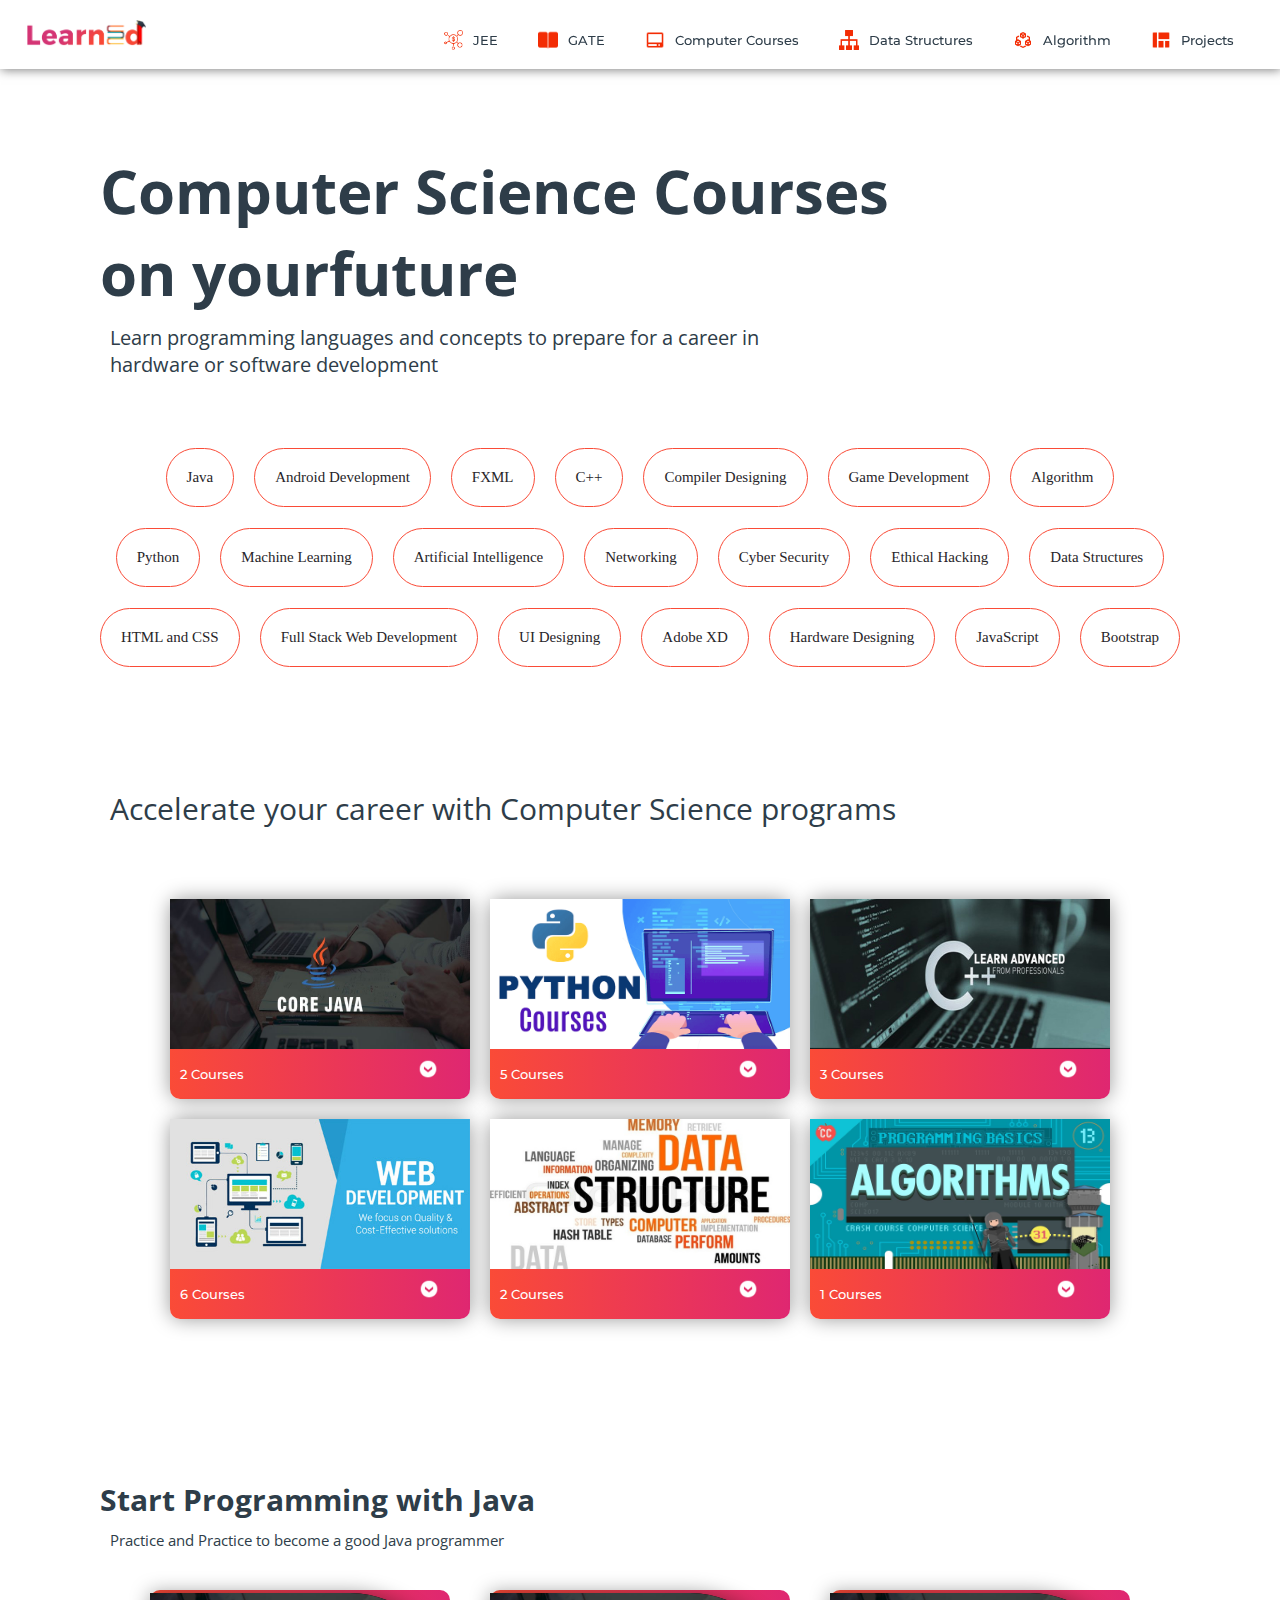
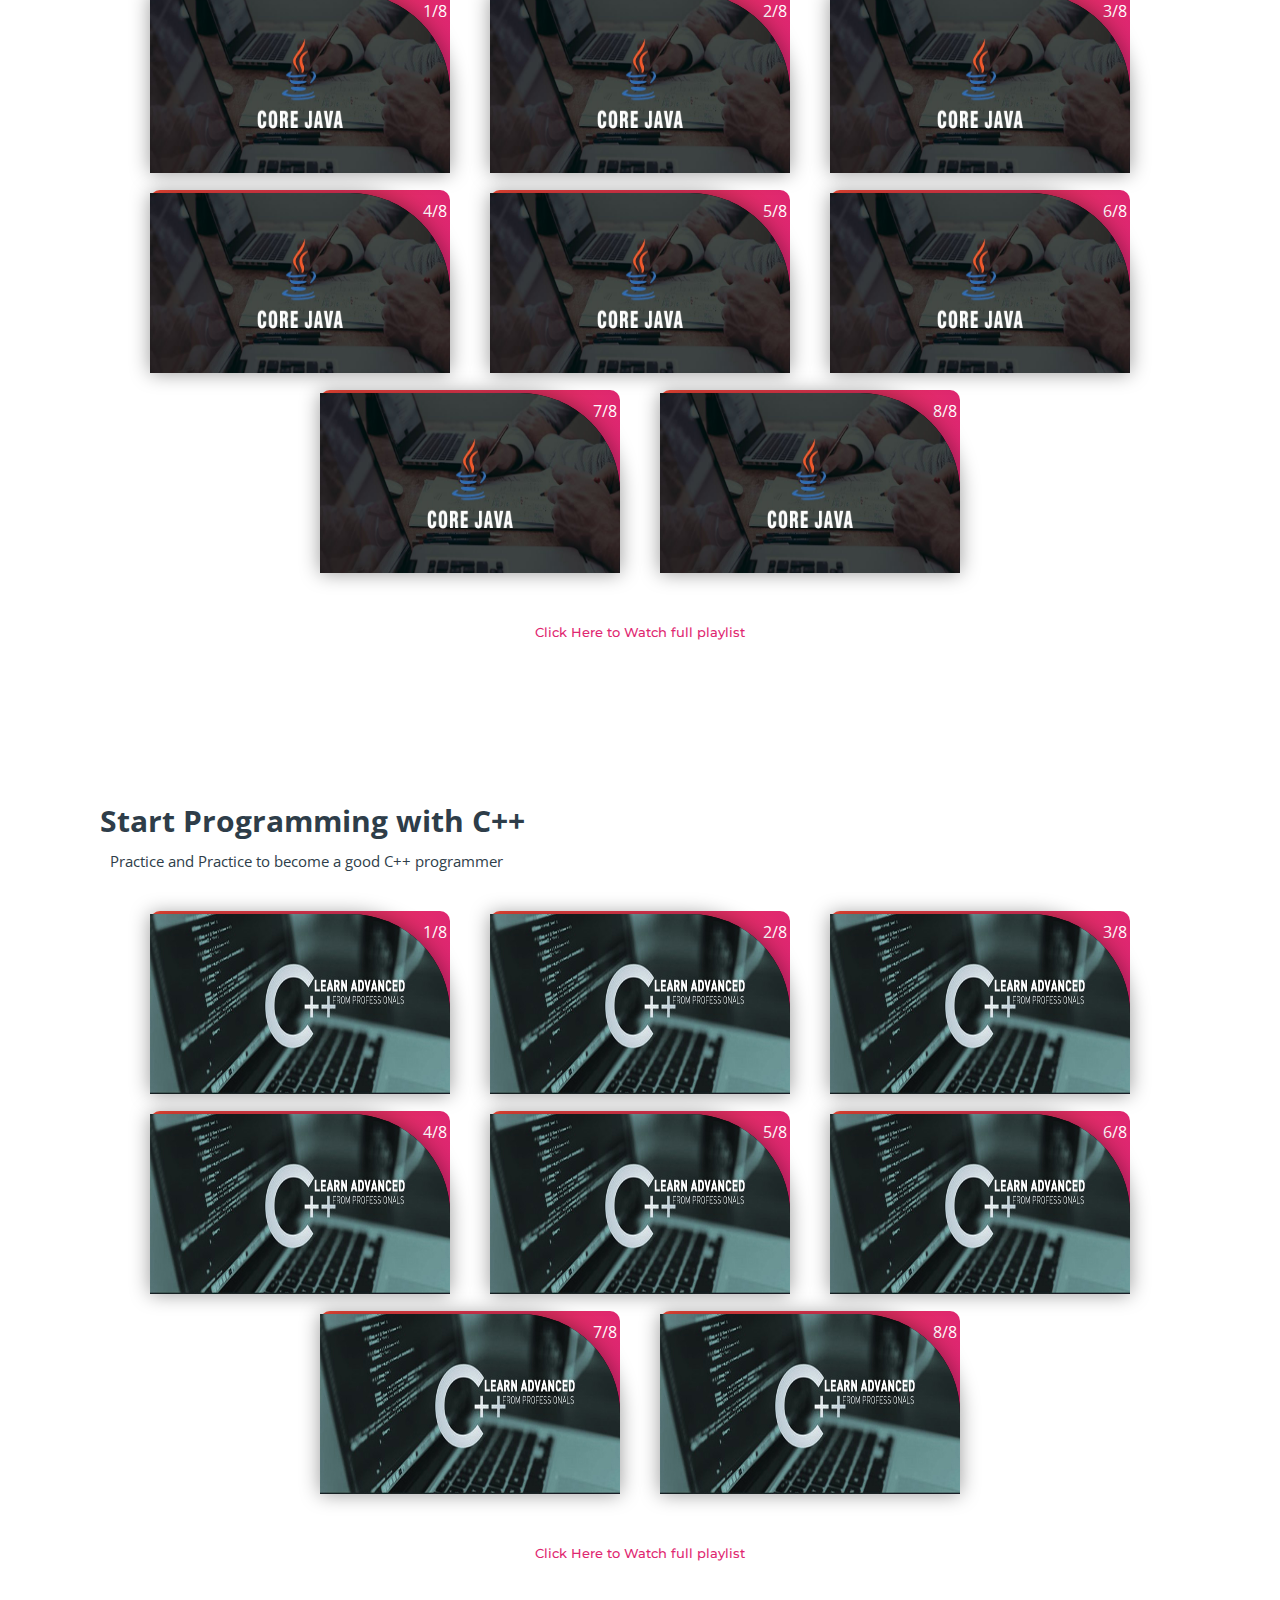
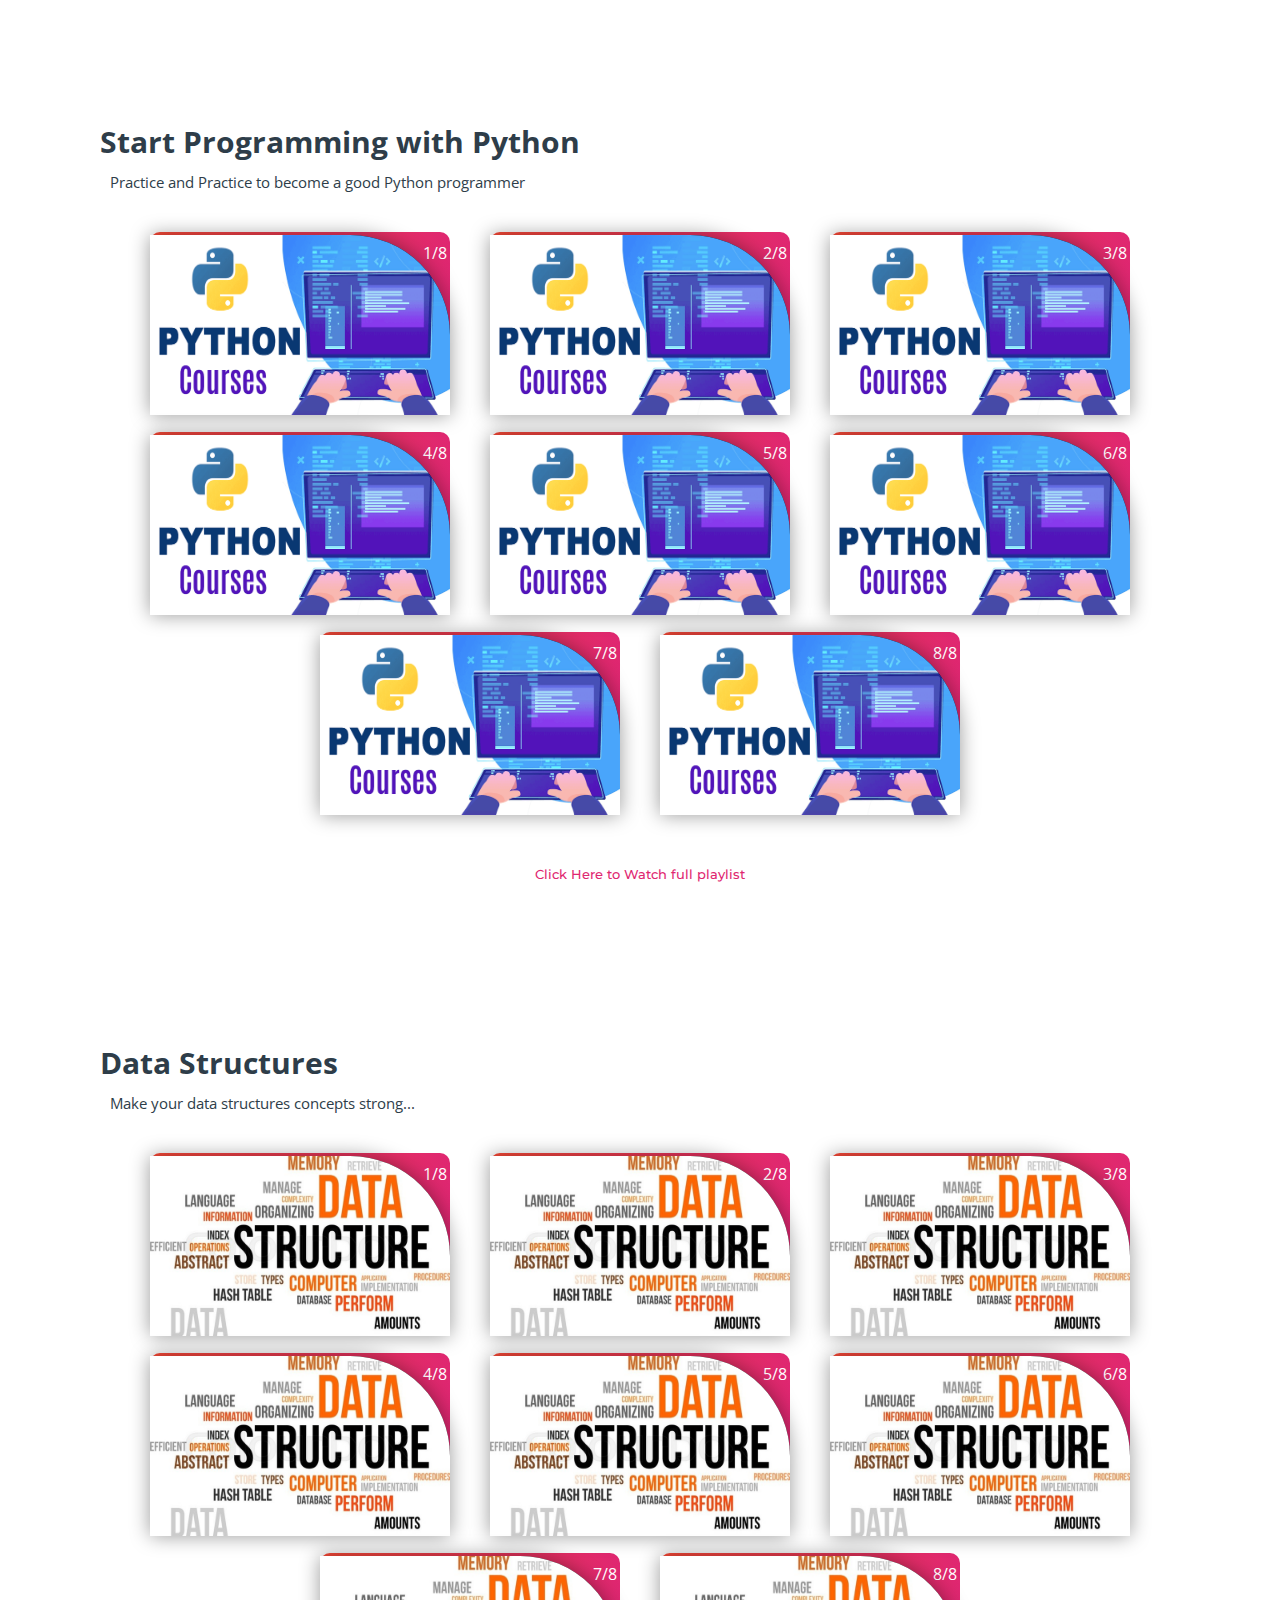
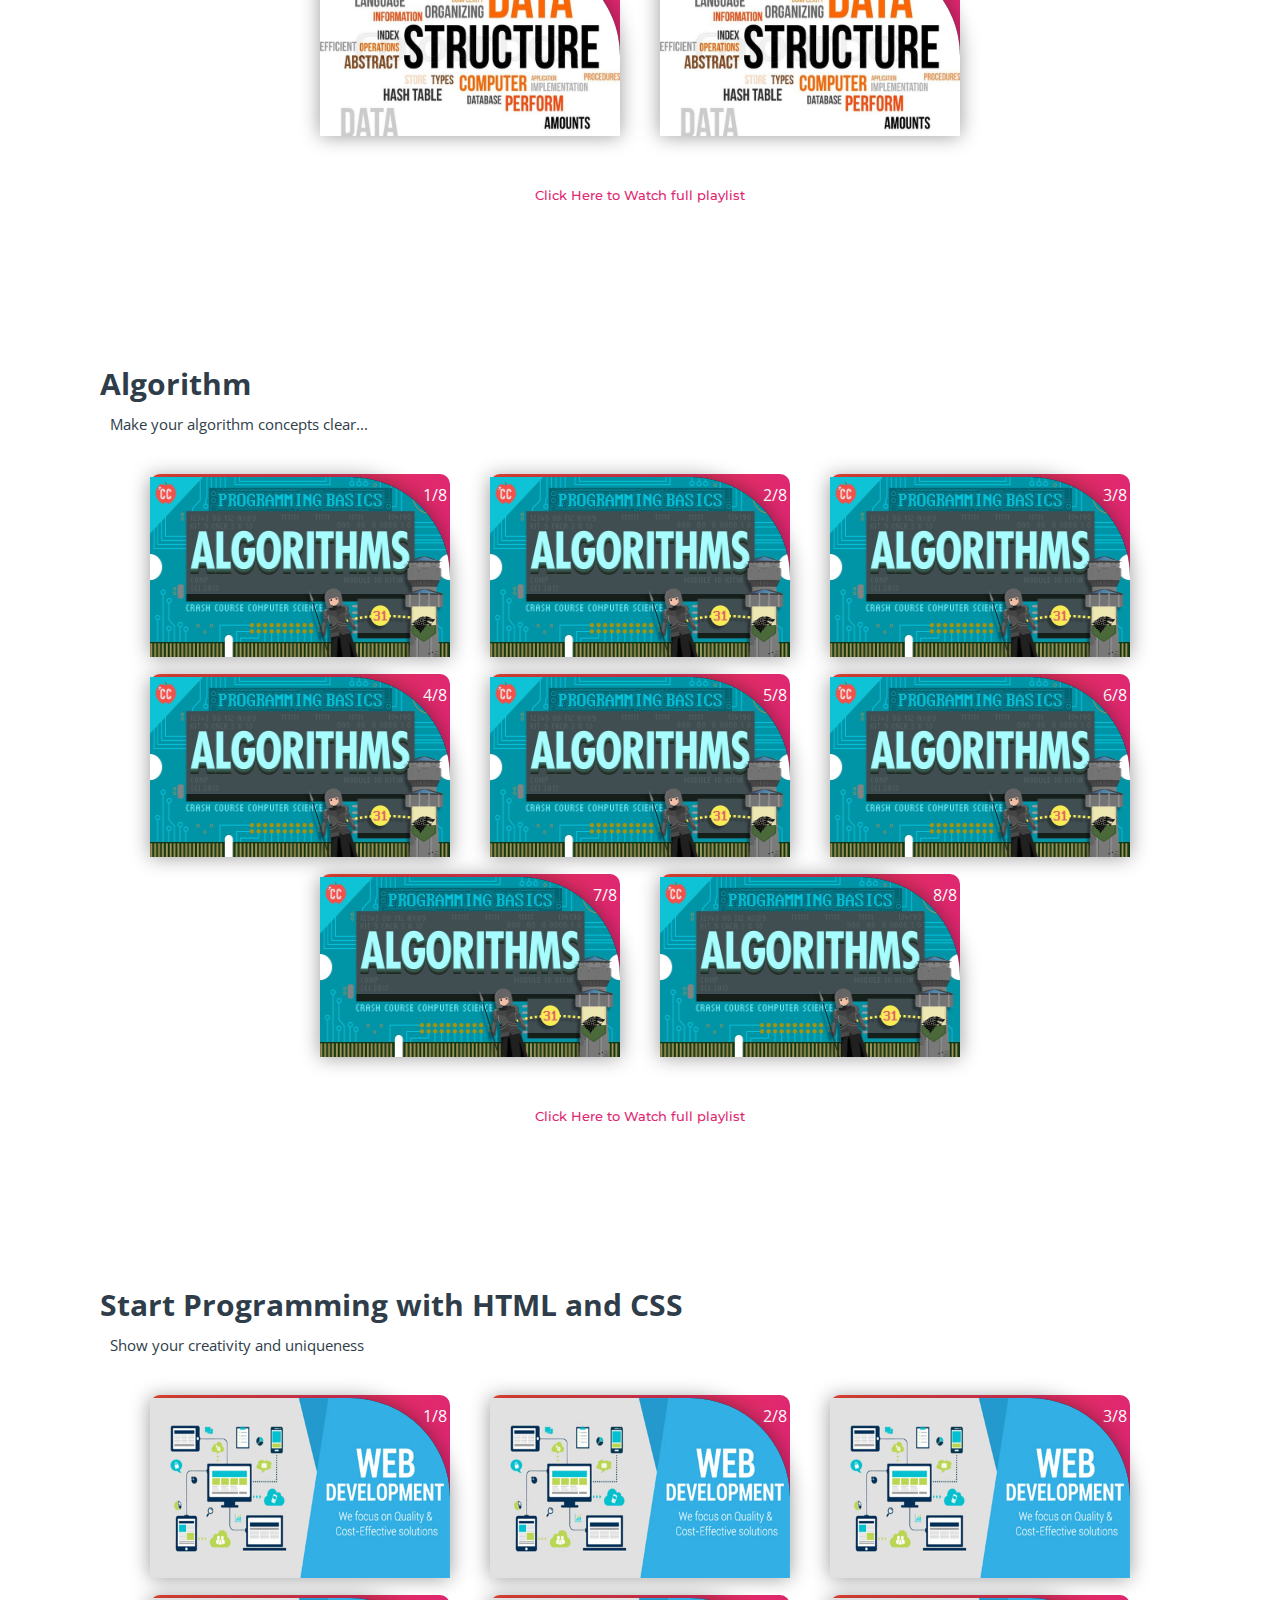
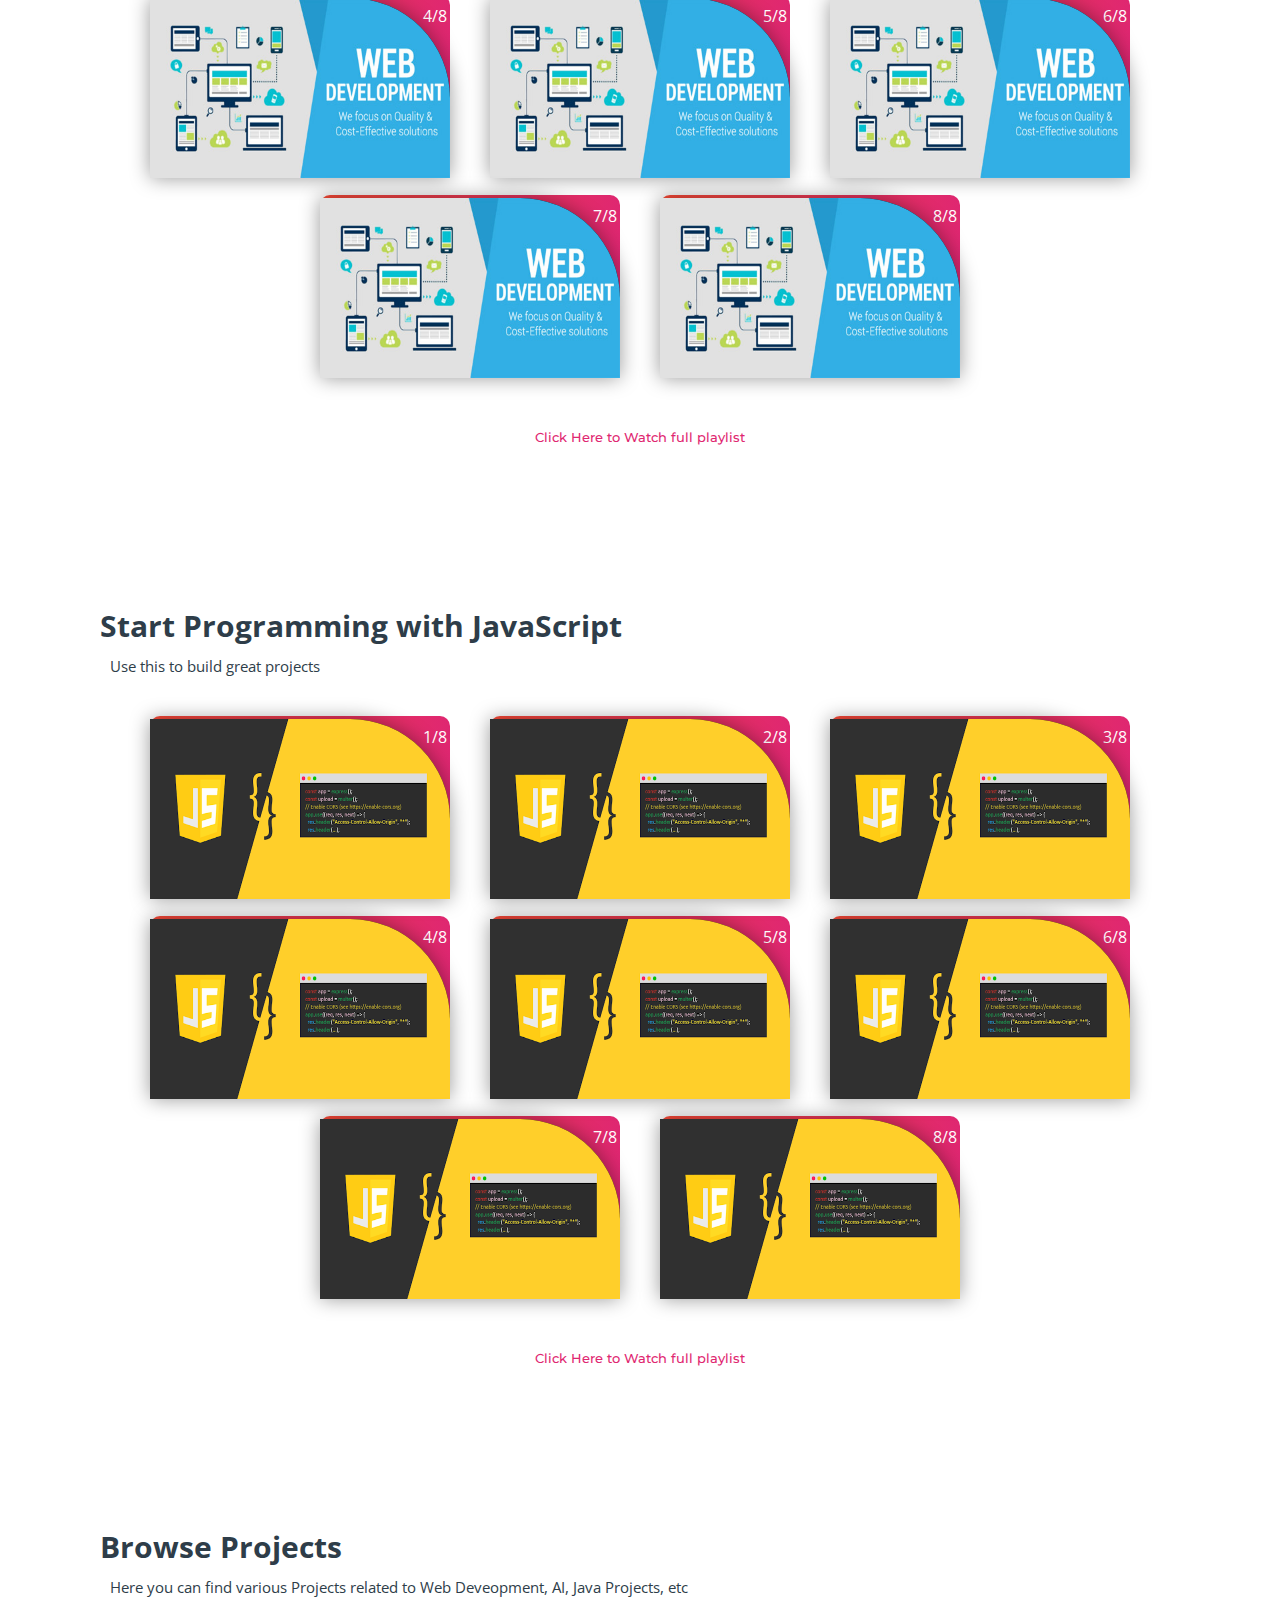
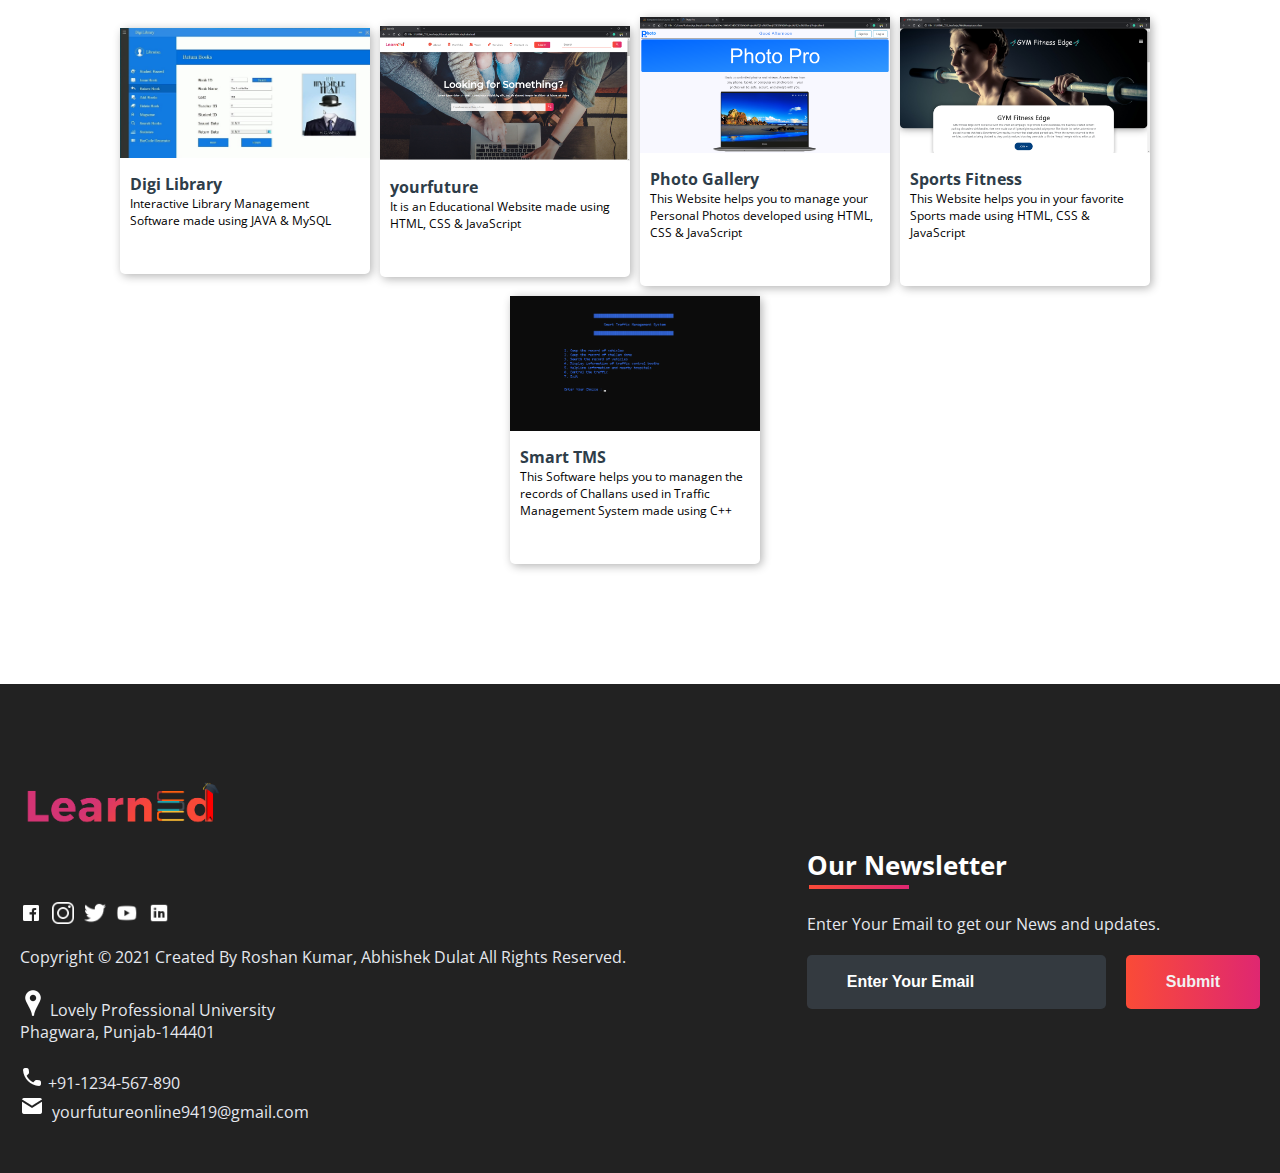
==== commit 97308249: "Name Update to yourfuture" ====
--- a/subjects/computer_courses.html
+++ b/subjects/computer_courses.html
@@ -2,7 +2,7 @@
 <html>
 <head>
 	<link rel="shortcut icon" type="png" href="../images/icon/favicon.png">
-	<title>Computer Science Courses on LearnEd</title>
+	<title>Computer Science Courses on yourfuture</title>
 	<link rel="stylesheet" type="text/css" href="subjects.css">
 	<script type="text/javascript" src="../script.js"></script>
 </head>
@@ -11,7 +11,7 @@
 <!-- NAVIGATION -->
 	<header>
 		<div class="nav" id="nav">
-			<div id="learned-logo">
+			<div id="yourfuture-logo">
 			<a href="../index.html"><img src="../images/icon/logo.png" style="width: 120px;"></a></div>
 			<div class="switch-tab" id="switch-tab" onclick="switchTAB()"><img src="../images/icon/menu.png"></div>
 			<ul id="list-switch">
@@ -31,7 +31,7 @@
 
 <!-- MAIN Heading of Page -->
 	<div class="title">
-		<span>Computer Science Courses<br>on LearnEd</span>
+		<span>Computer Science Courses<br>on yourfuture</span>
 		<div class="shortdesc">
 			<p>Learn programming languages and concepts to prepare for a career in<br>hardware or software development</p>
 		</div>
@@ -540,7 +540,7 @@
 		<div class="project-card">
 			<img src="../images/projects/p2.jpg">
 			<div class="info">
-				<h4>LearnEd</h4><p>It is an Educational Website made using HTML, CSS & JavaScript</p>
+				<h4>yourfuture</h4><p>It is an Educational Website made using HTML, CSS & JavaScript</p>
 				<div class="download"><a href="https://github.com/roshan9419" target="_blank">Download</a></div>
 			</div>
 		</div>
@@ -585,7 +585,7 @@
 			</div><br><br>
 			<p class="rights-text">Copyright © 2021 Created By Roshan Kumar, Abhishek Dulat All Rights Reserved.</p>
 			<br><p><img src="../images/icon/location.png"> Lovely Professional University<br>Phagwara, Punjab-144401</p><br>
-			<p><img src="../images/icon/phone.png"> +91-1234-567-890<br><img src="../images/icon/mail.png">&nbsp; learnedonline9419@gmail.com</p>
+			<p><img src="../images/icon/phone.png"> +91-1234-567-890<br><img src="../images/icon/mail.png">&nbsp; yourfutureonline9419@gmail.com</p>
 		</div>
 		<div class="right-col">
 			<h1 style="color: #fff">Our Newsletter</h1>
--- a/subjects/subjects.css
+++ b/subjects/subjects.css
@@ -537,7 +537,7 @@
 	.nav ul, .nav .search {
 		display: none;
 	}
-	.nav #learned-logo {
+	.nav #yourfuture-logo {
 		transition: 1s ease;
 		margin-left: 40%;
 		transform: scale(1.5);
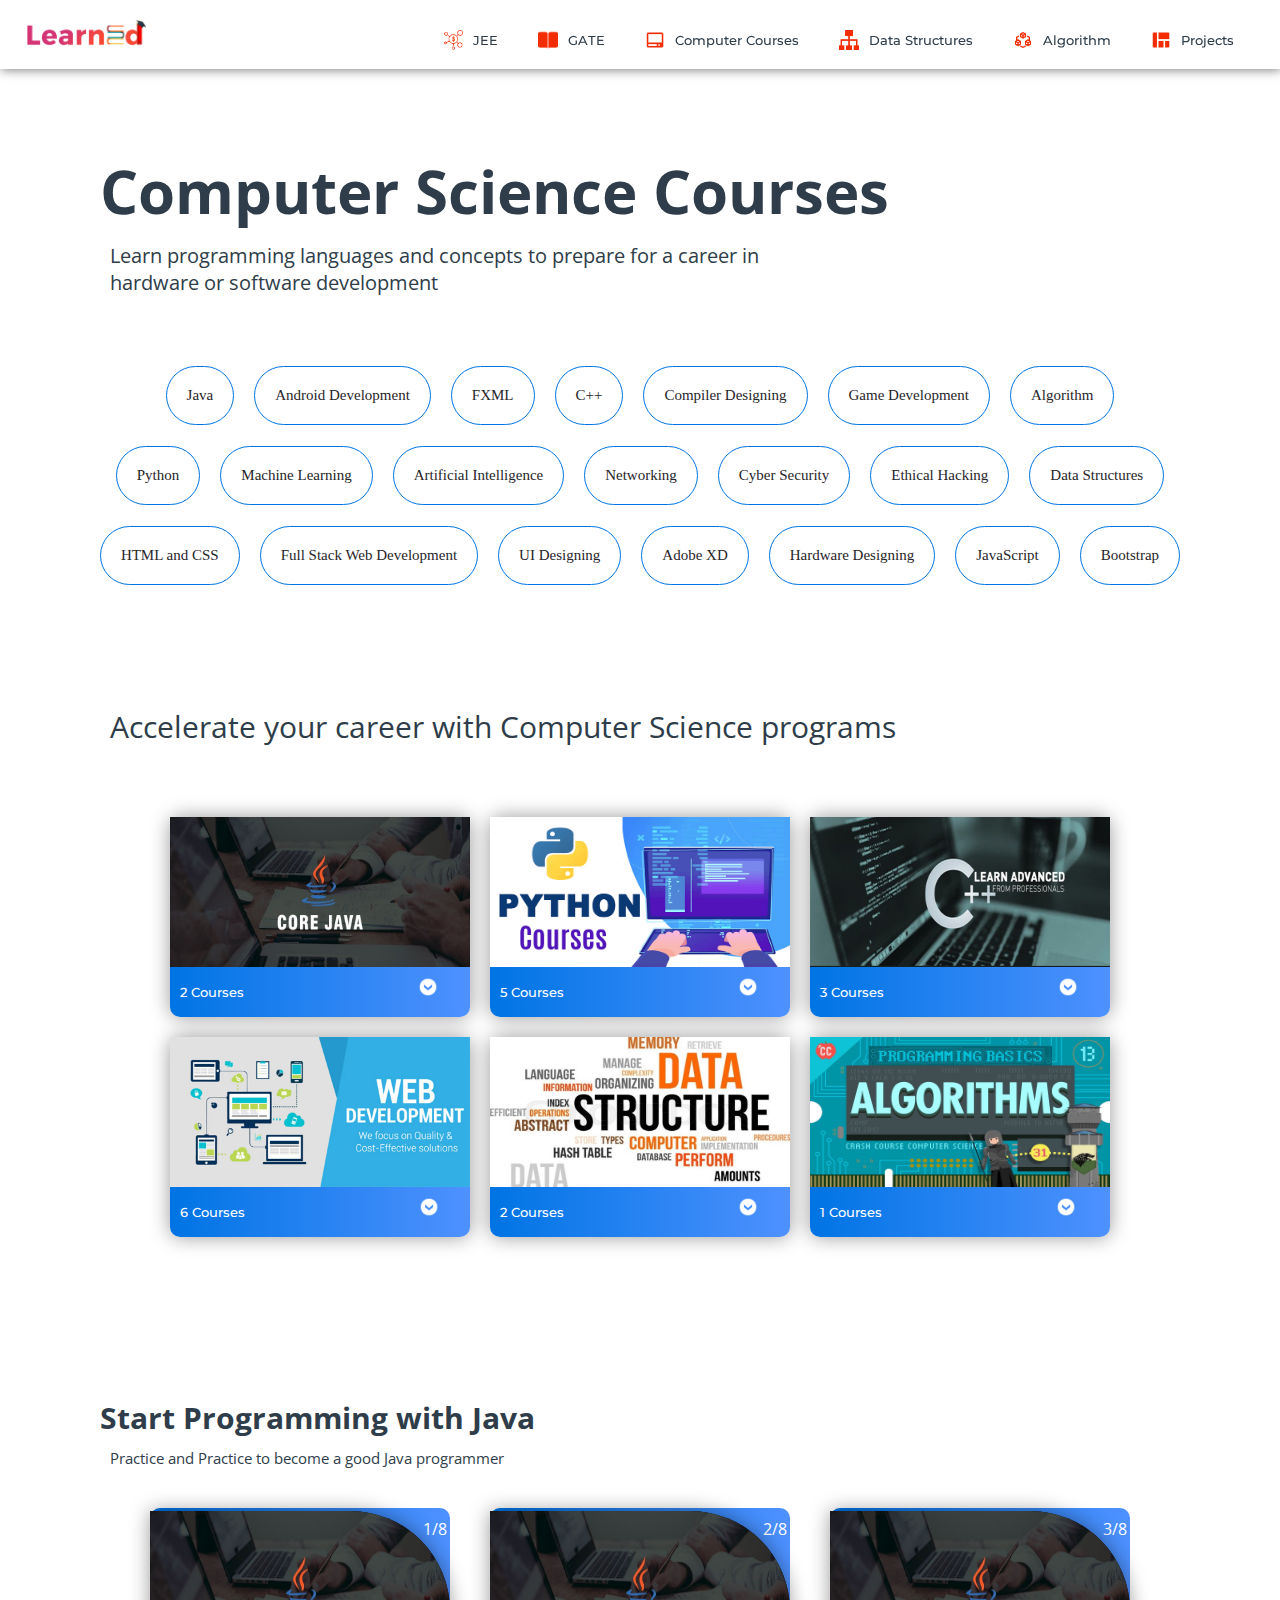
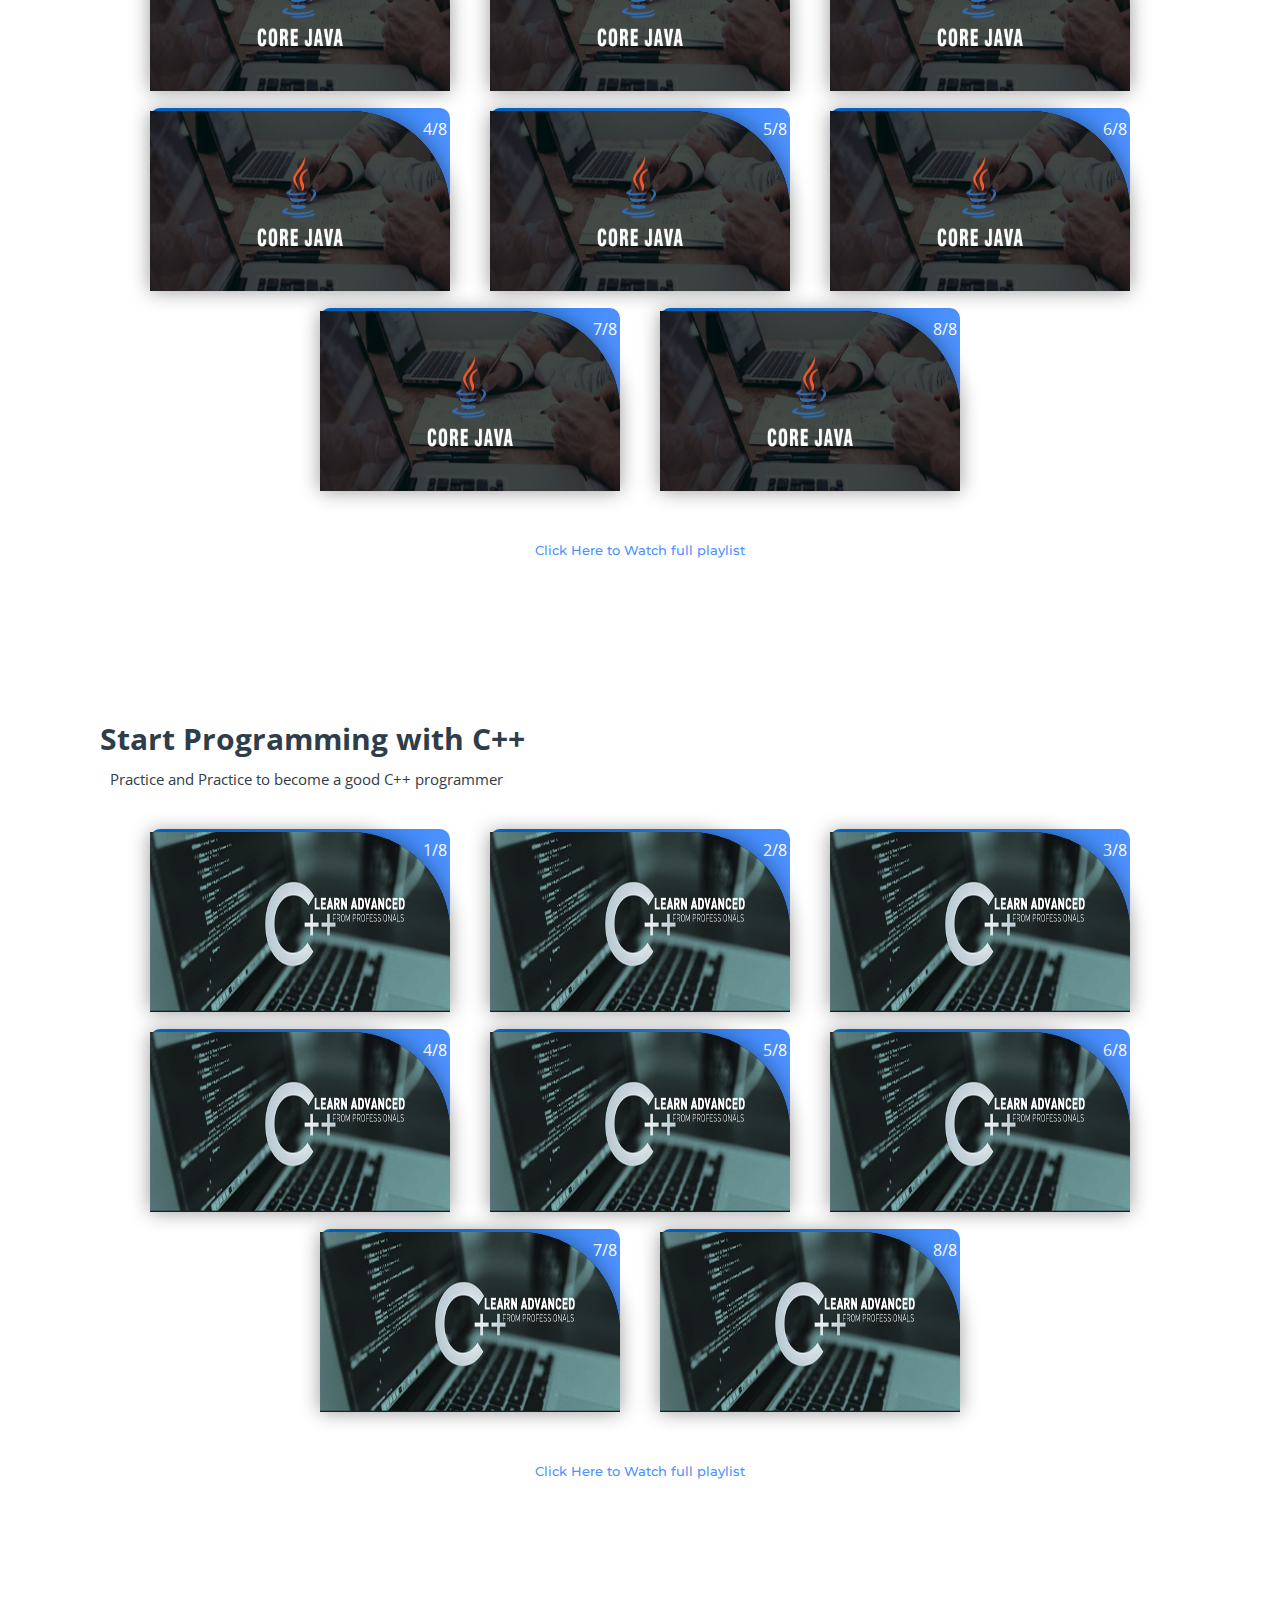
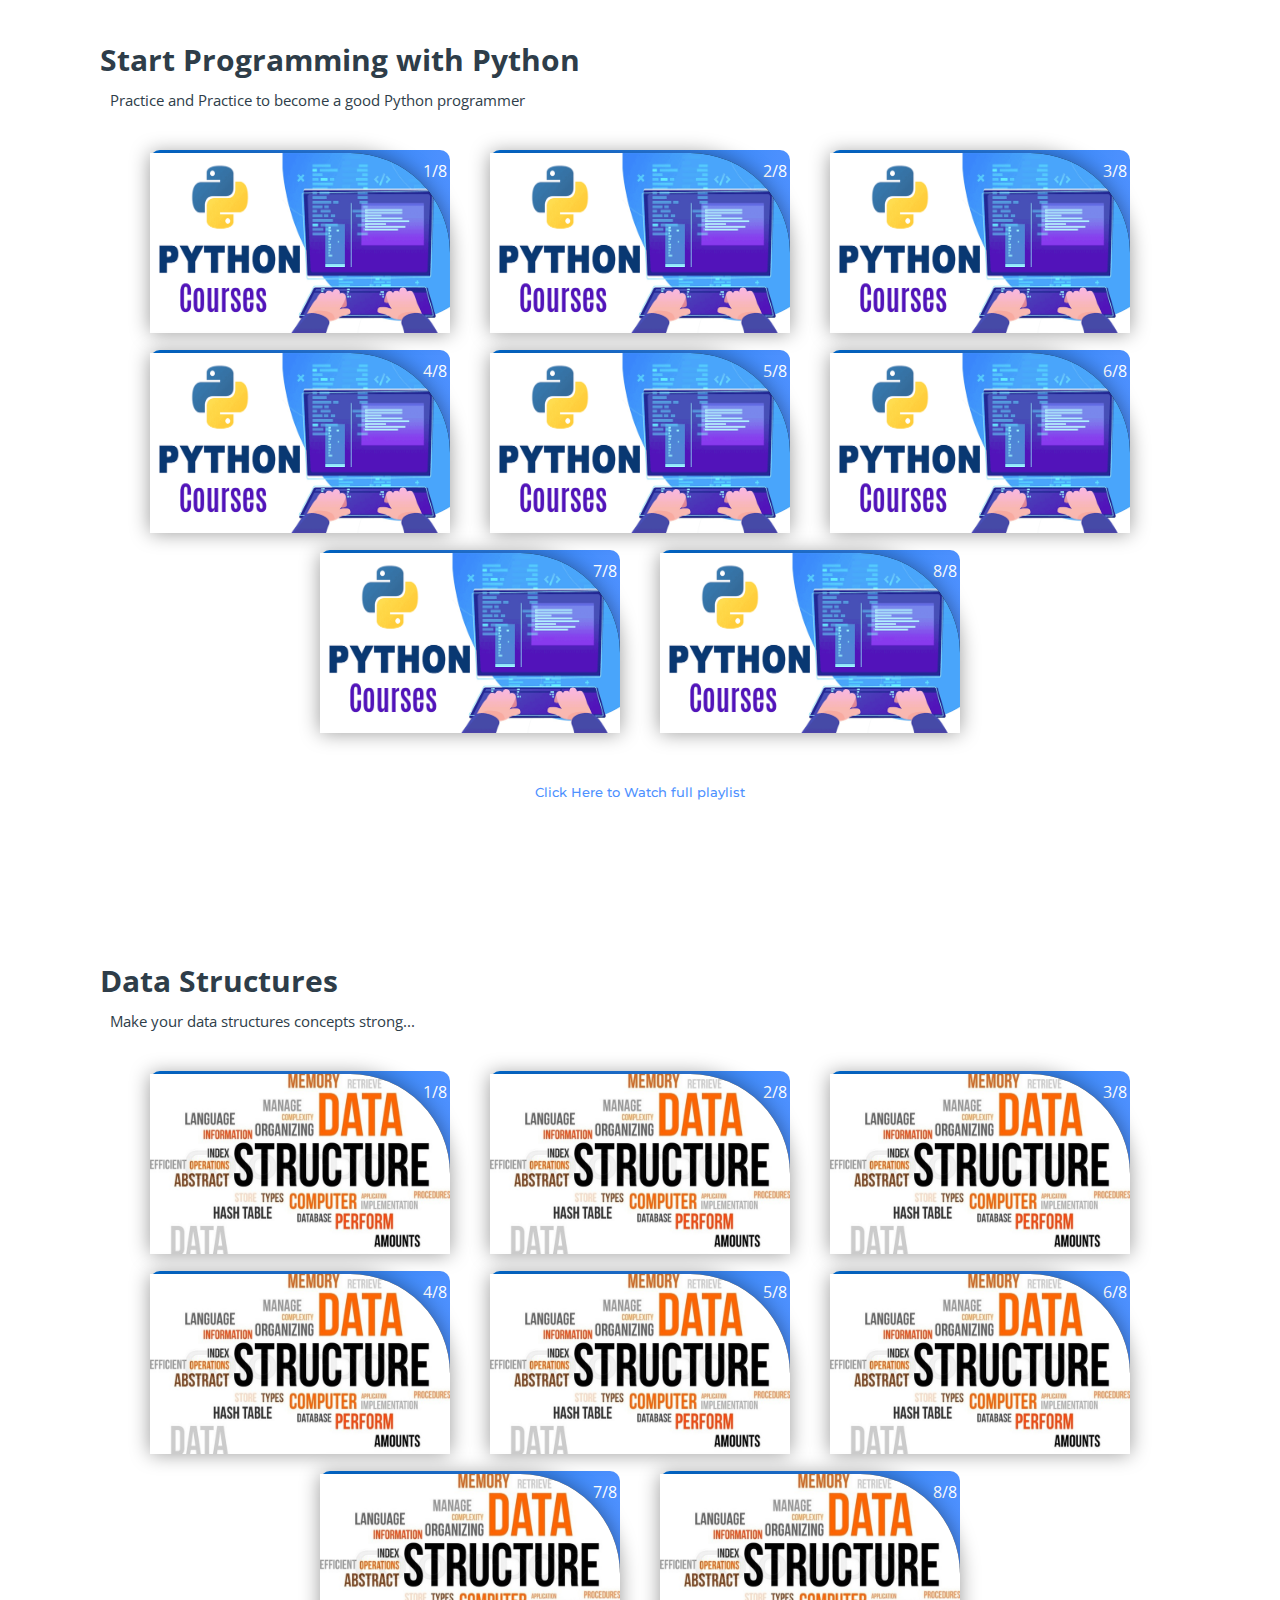
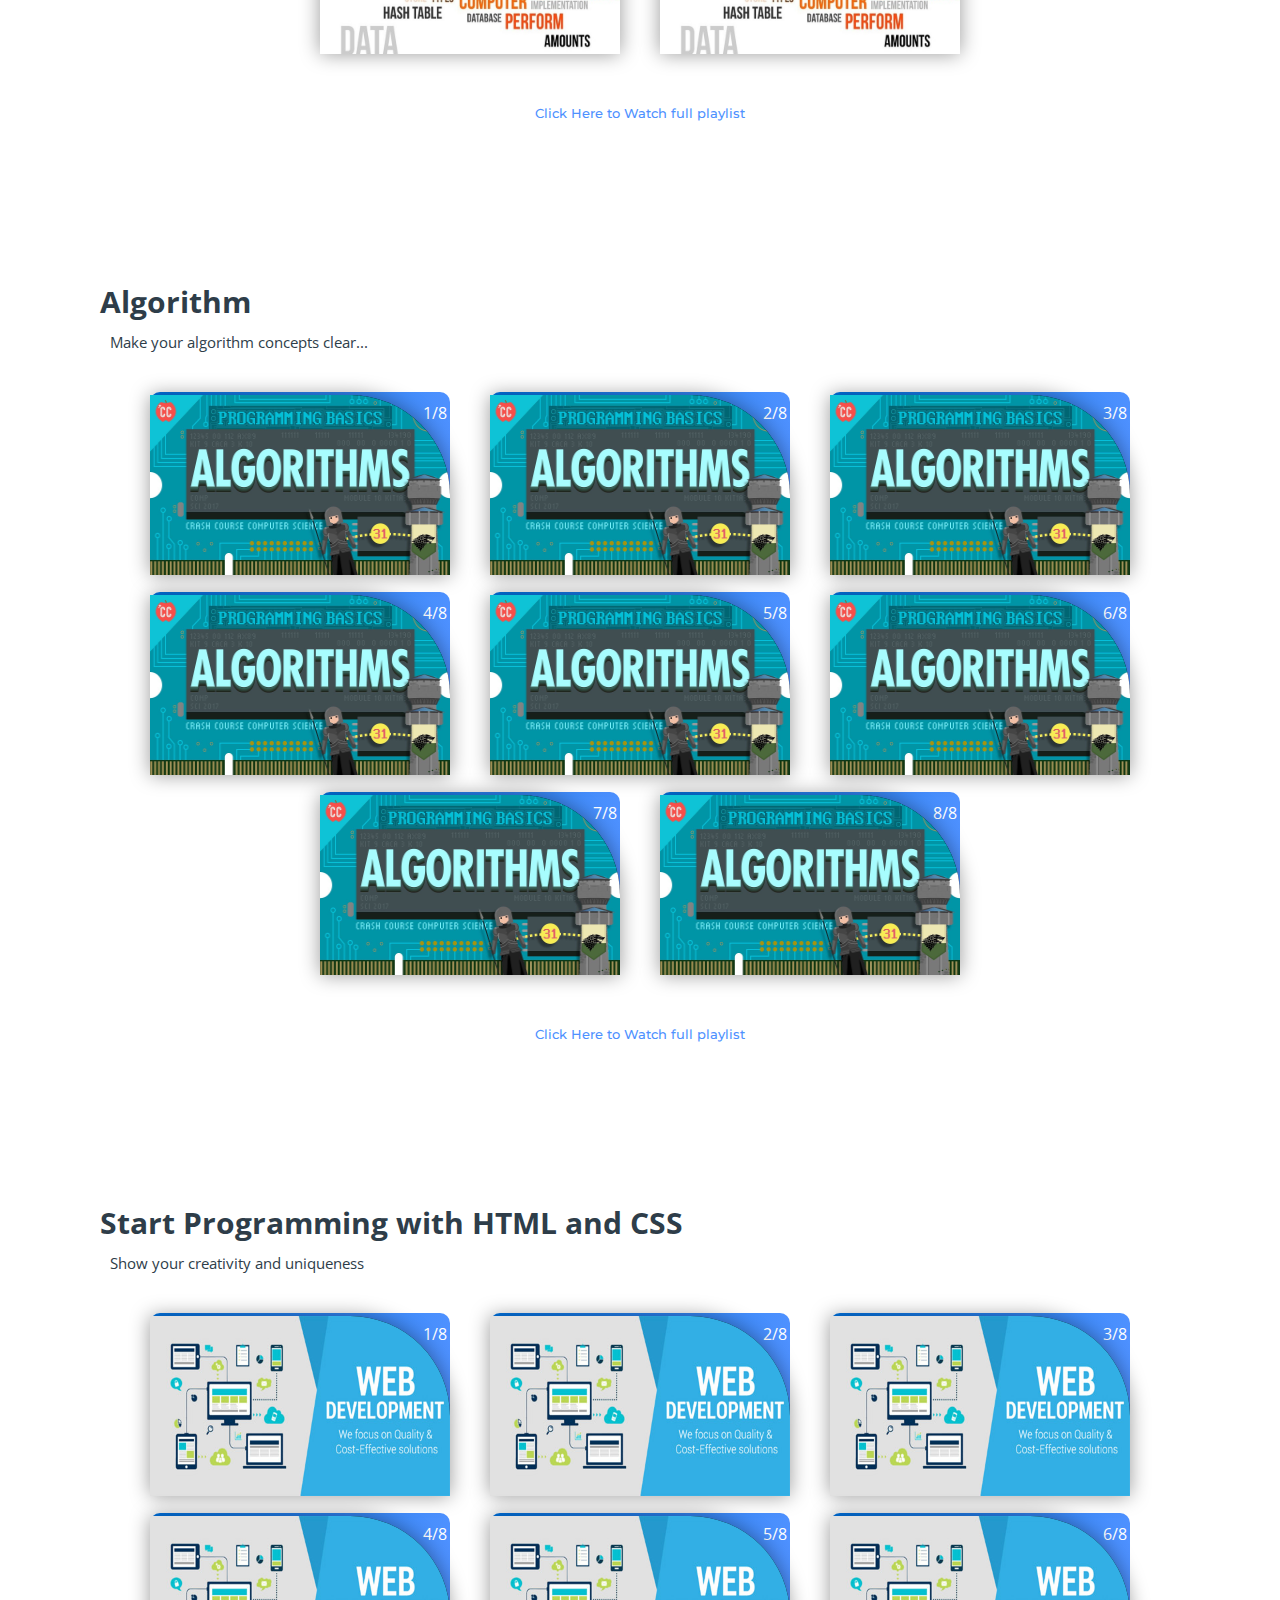
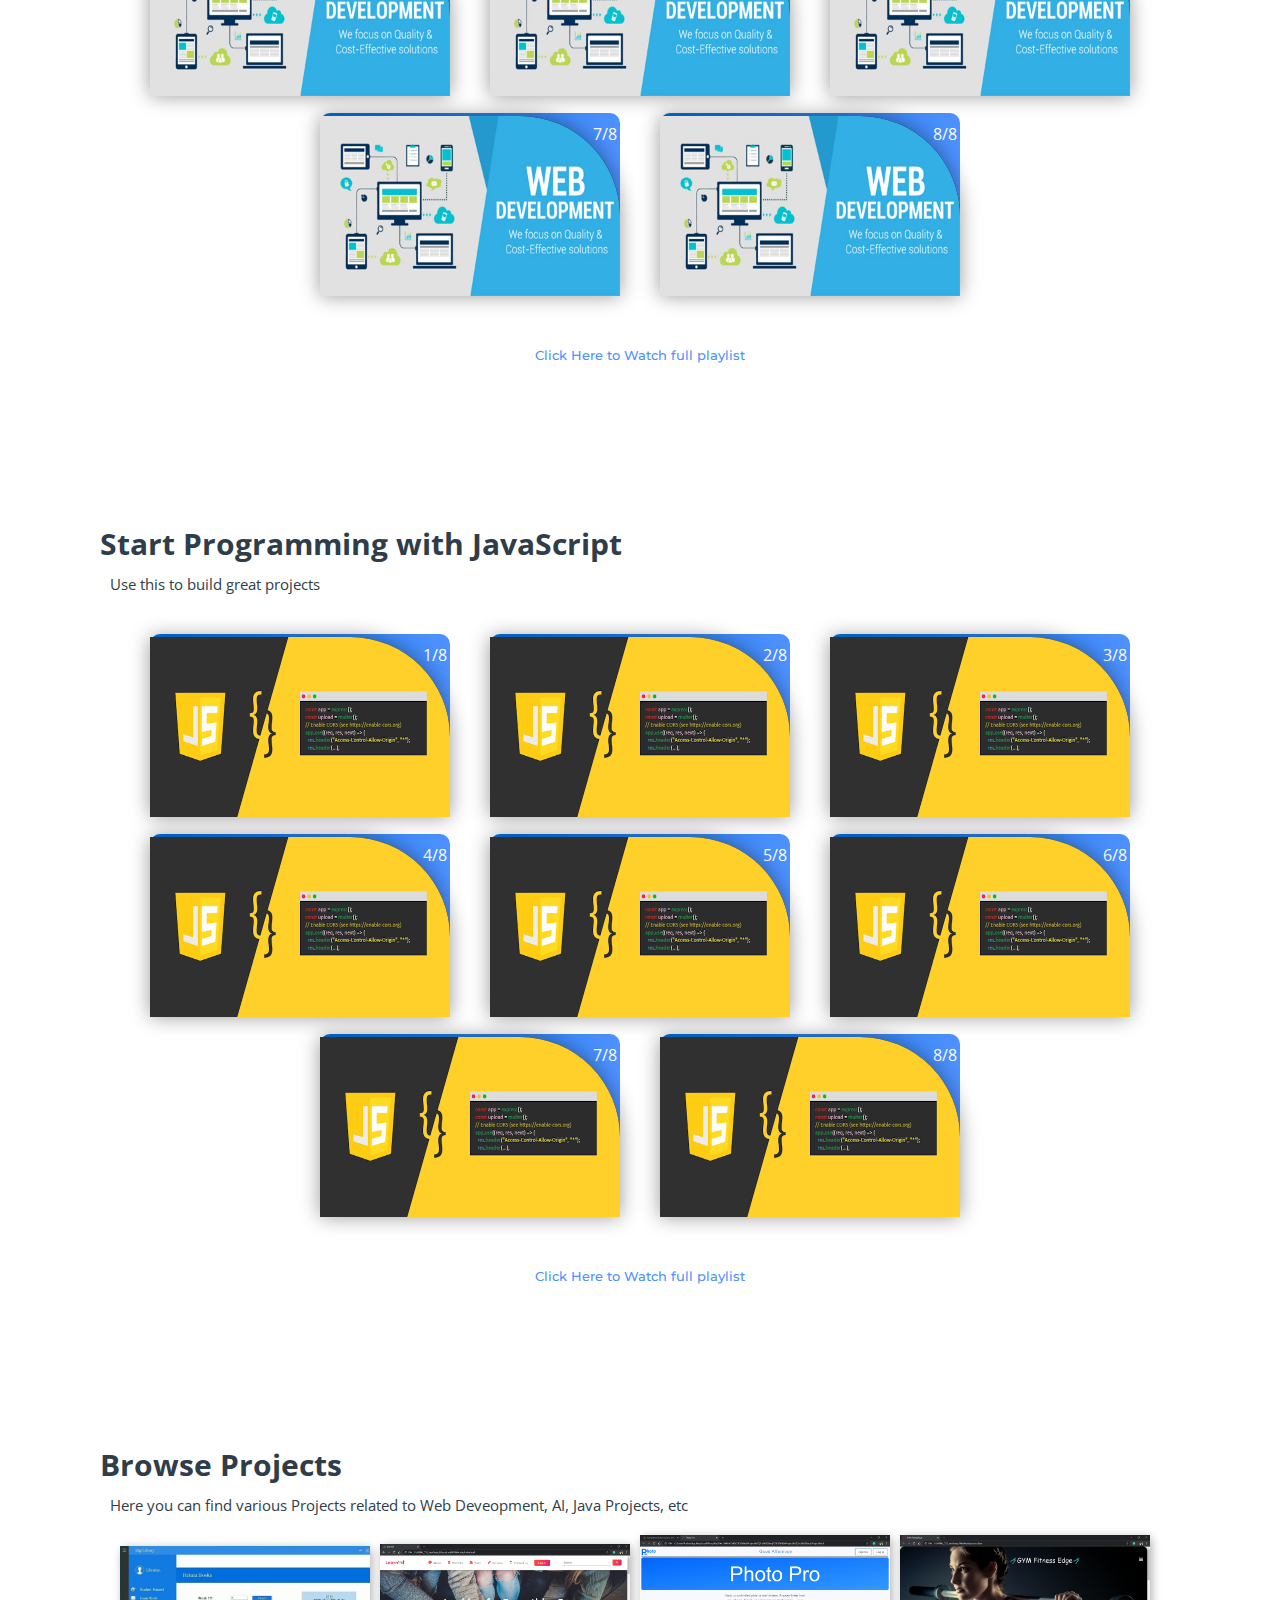
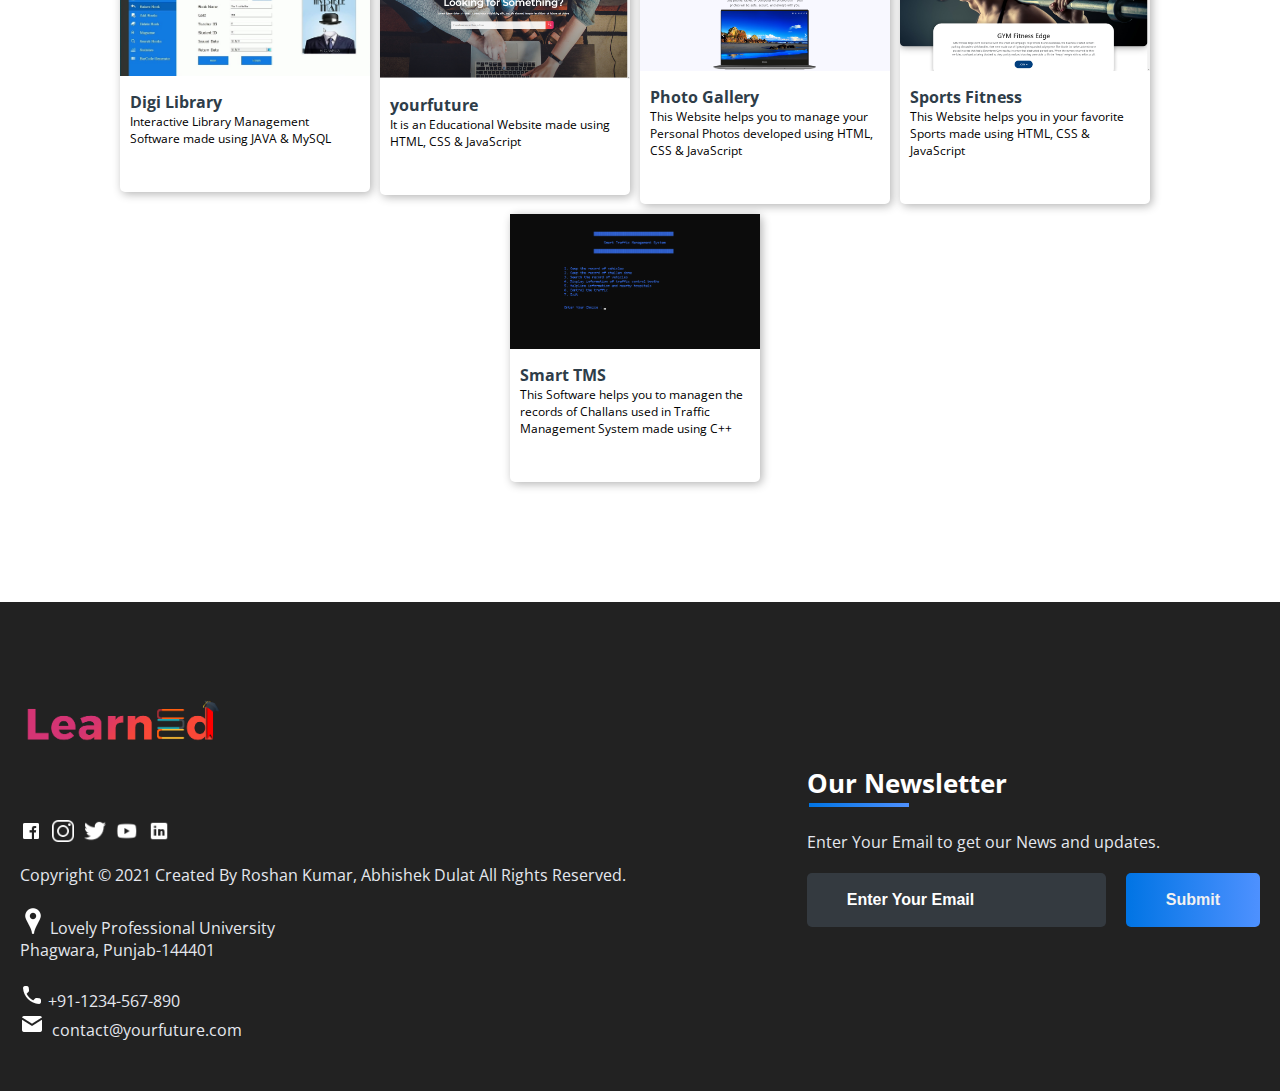
==== commit 8e9af862: "corrections" ====
--- a/subjects/computer_courses.html
+++ b/subjects/computer_courses.html
@@ -2,7 +2,7 @@
 <html>
 <head>
 	<link rel="shortcut icon" type="png" href="../images/icon/favicon.png">
-	<title>Computer Science Courses on yourfuture</title>
+	<title>Computer Science Courses</title>
 	<link rel="stylesheet" type="text/css" href="subjects.css">
 	<script type="text/javascript" src="../script.js"></script>
 </head>
@@ -31,7 +31,7 @@
 
 <!-- MAIN Heading of Page -->
 	<div class="title">
-		<span>Computer Science Courses<br>on yourfuture</span>
+		<span>Computer Science Courses<br></span>
 		<div class="shortdesc">
 			<p>Learn programming languages and concepts to prepare for a career in<br>hardware or software development</p>
 		</div>
@@ -585,7 +585,7 @@
 			</div><br><br>
 			<p class="rights-text">Copyright © 2021 Created By Roshan Kumar, Abhishek Dulat All Rights Reserved.</p>
 			<br><p><img src="../images/icon/location.png"> Lovely Professional University<br>Phagwara, Punjab-144401</p><br>
-			<p><img src="../images/icon/phone.png"> +91-1234-567-890<br><img src="../images/icon/mail.png">&nbsp; yourfutureonline9419@gmail.com</p>
+			<p><img src="../images/icon/phone.png"> +91-1234-567-890<br><img src="../images/icon/mail.png">&nbsp; contact@yourfuture.com</p>
 		</div>
 		<div class="right-col">
 			<h1 style="color: #fff">Our Newsletter</h1>
--- a/subjects/subjects.css
+++ b/subjects/subjects.css
@@ -20,11 +20,11 @@
   width: 5px;
 }
 ::-webkit-scrollbar-thumb {
-  background: #FA4B37;
+  background: #0074E4;
   border-radius: 5px;
 }
 ::-webkit-scrollbar-thumb:hover {
-  background: #DF2771; 
+  background: #4E91FF; 
 }
 
 /*NAVIGATION BAR*/
@@ -76,13 +76,13 @@
 
 .nav ul li a:hover
 {
-	color: #FA4B37;
+	color: #0074E4;
 }
 
 .nav button
 {
 	padding: 9px 25px;
-	background: linear-gradient(to right, #FA4B37, #DF2771);
+	background: linear-gradient(to right, #0074E4, #4E91FF);
 	color: #fff;
 	border: none;
 	border-radius: 5px;
@@ -111,7 +111,7 @@
 	width: 300px;
 	border: none;
 	outline: none;
-	border-bottom: 2px solid #FA4B37;
+	border-bottom: 2px solid #0074E4;
 	padding: 9px;
 }
 .nav .search button
@@ -174,7 +174,7 @@
 	width: 100%;
 	padding: 20px;
 	border-radius: 50px;
-	border: 1px solid #FA4B37;
+	border: 1px solid #0074E4;
 	font-size: 15px;
 	color: #272529;
 	font-family: cursive;
@@ -182,7 +182,7 @@
 }
 
 .cbox .det a:hover{
-	background: linear-gradient(to right, #FA4B37, #DF2771);
+	background: linear-gradient(to right, #0074E4, #4E91FF);
 	color: white;
 }
 
@@ -212,7 +212,7 @@
 	margin: 10px;
 	width: 300px;
 	height: 200px;
-	background: linear-gradient(to right, #FA4B37, #DF2771);
+	background: linear-gradient(to right, #0074E4, #4E91FF);
 	border-radius: 10px;
 	box-shadow: 0 0 20px rgba(0,0,0,0.4);
 }
@@ -279,7 +279,7 @@
 	margin: 20px;
 	width: 300px;
 	height: 160px;
-	background: linear-gradient(to right, #FA4B37, #DF2771);
+	background: linear-gradient(to right, #0074E4, #4E91FF);
 	border-radius: 10px;
 }
 .dcard2:hover .fpart2 img {
@@ -317,13 +317,13 @@
 	display: flex;
 }
 .click-me a {
-	color: #DF2771;
+	color: #4E91FF;
 	text-decoration: none;
 	transition-duration: .5s;
 	padding: 10px;
 }
 .click-me a:hover {
-	background: #DF2771;
+	background: #4E91FF;
 	color: #fff;
 }
 
@@ -372,13 +372,13 @@
 }
 .download a{
 	padding: 5px 10px;
-	color: #DF2771;
+	color: #4E91FF;
 	font-size: .8em;
 	visibility: hidden;
 }
 .download:hover a{
 	transition: .5s ease;
-	background: #DF2771;
+	background: #4E91FF;
 	color: #fff;
 }
 
@@ -404,7 +404,7 @@
 }
 
 .sample ul li a {
-	color: #FA4B37;
+	color: #0074E4;
 	width: 300px;
 	font-size: 20px;
 }
@@ -453,7 +453,7 @@
 footer .border{
 	width: 100px;
 	height: 4px;
-	background: linear-gradient(to right, #FA4B37, #DF2771);
+	background: linear-gradient(to right, #0074E4, #4E91FF);
 	margin: 2px;
 }
 
@@ -485,7 +485,7 @@
 	padding: 18px 40px;
 	font-size: 16px;
 	color: #f1f1f1;
-	background: linear-gradient(to right, #FA4B37, #DF2771);
+	background: linear-gradient(to right, #0074E4, #4E91FF);
 	border: none;
 	font-weight: 700;
 	outline: none;
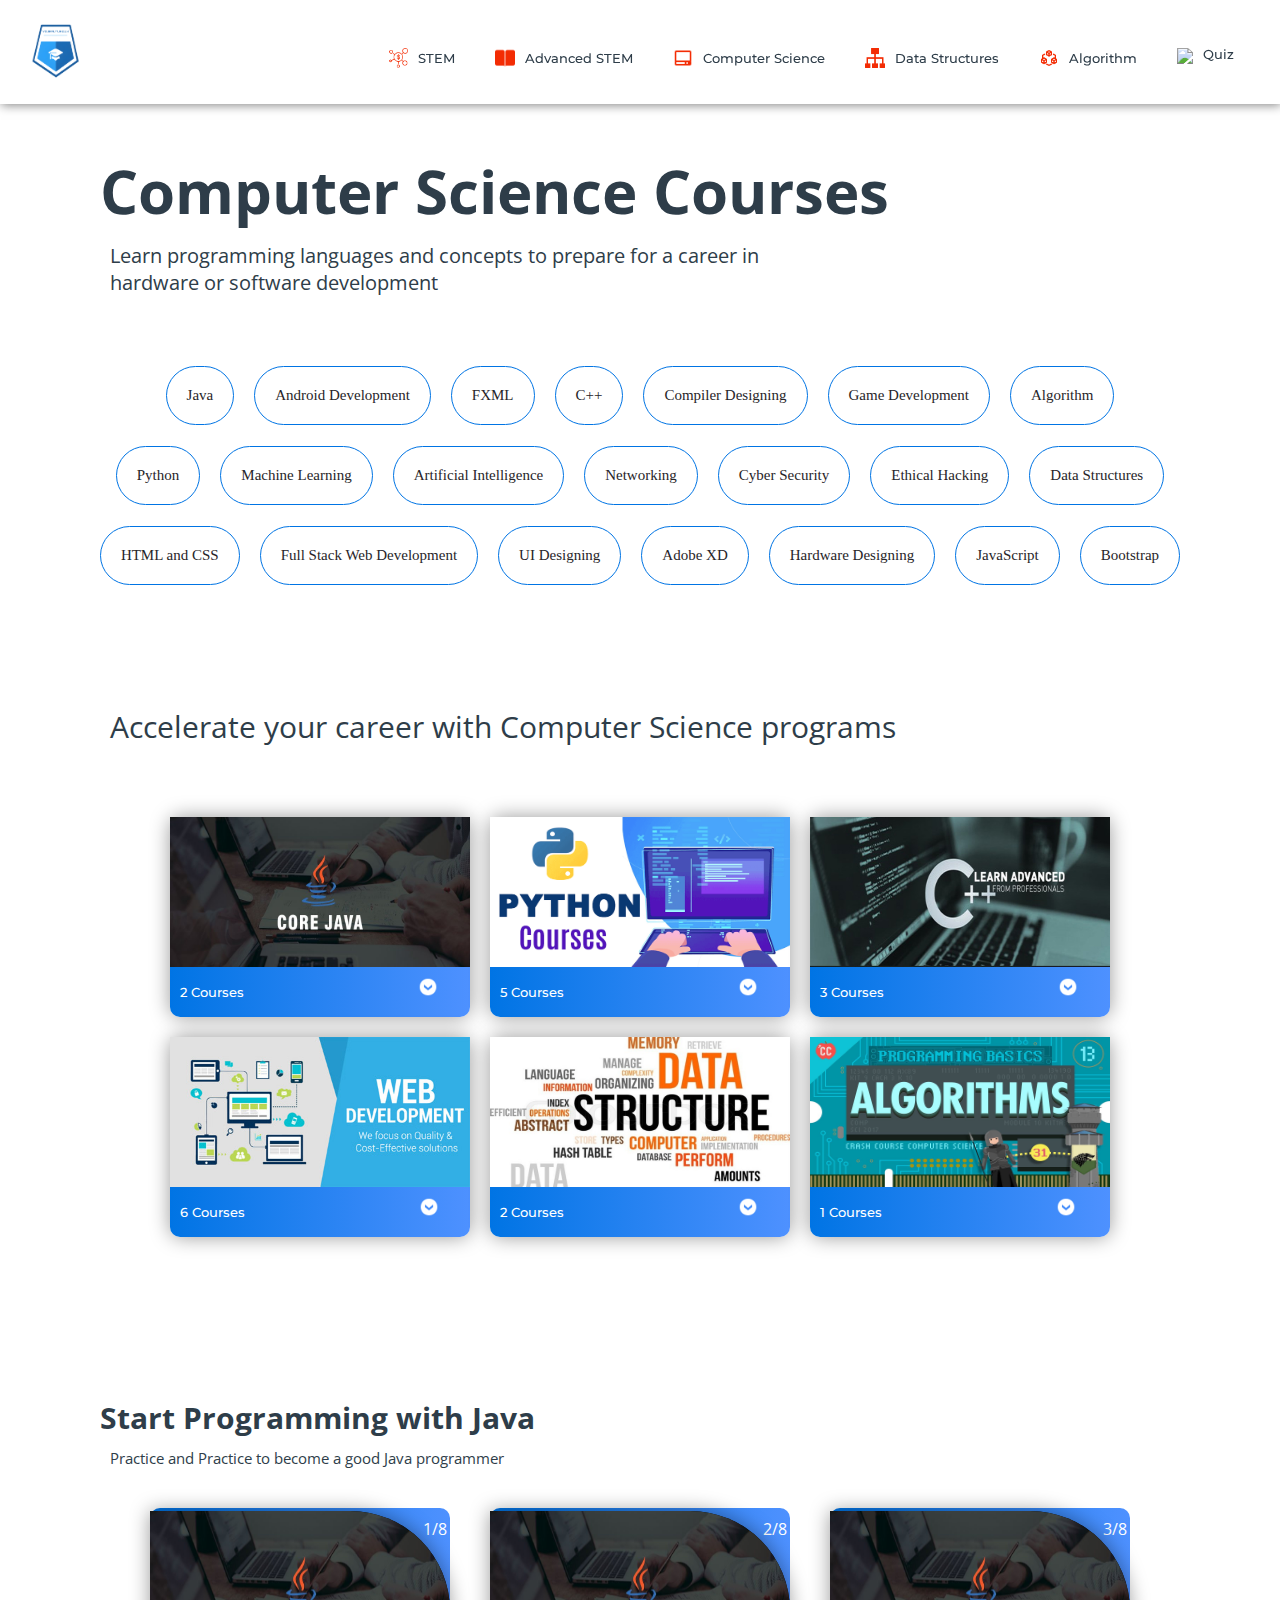
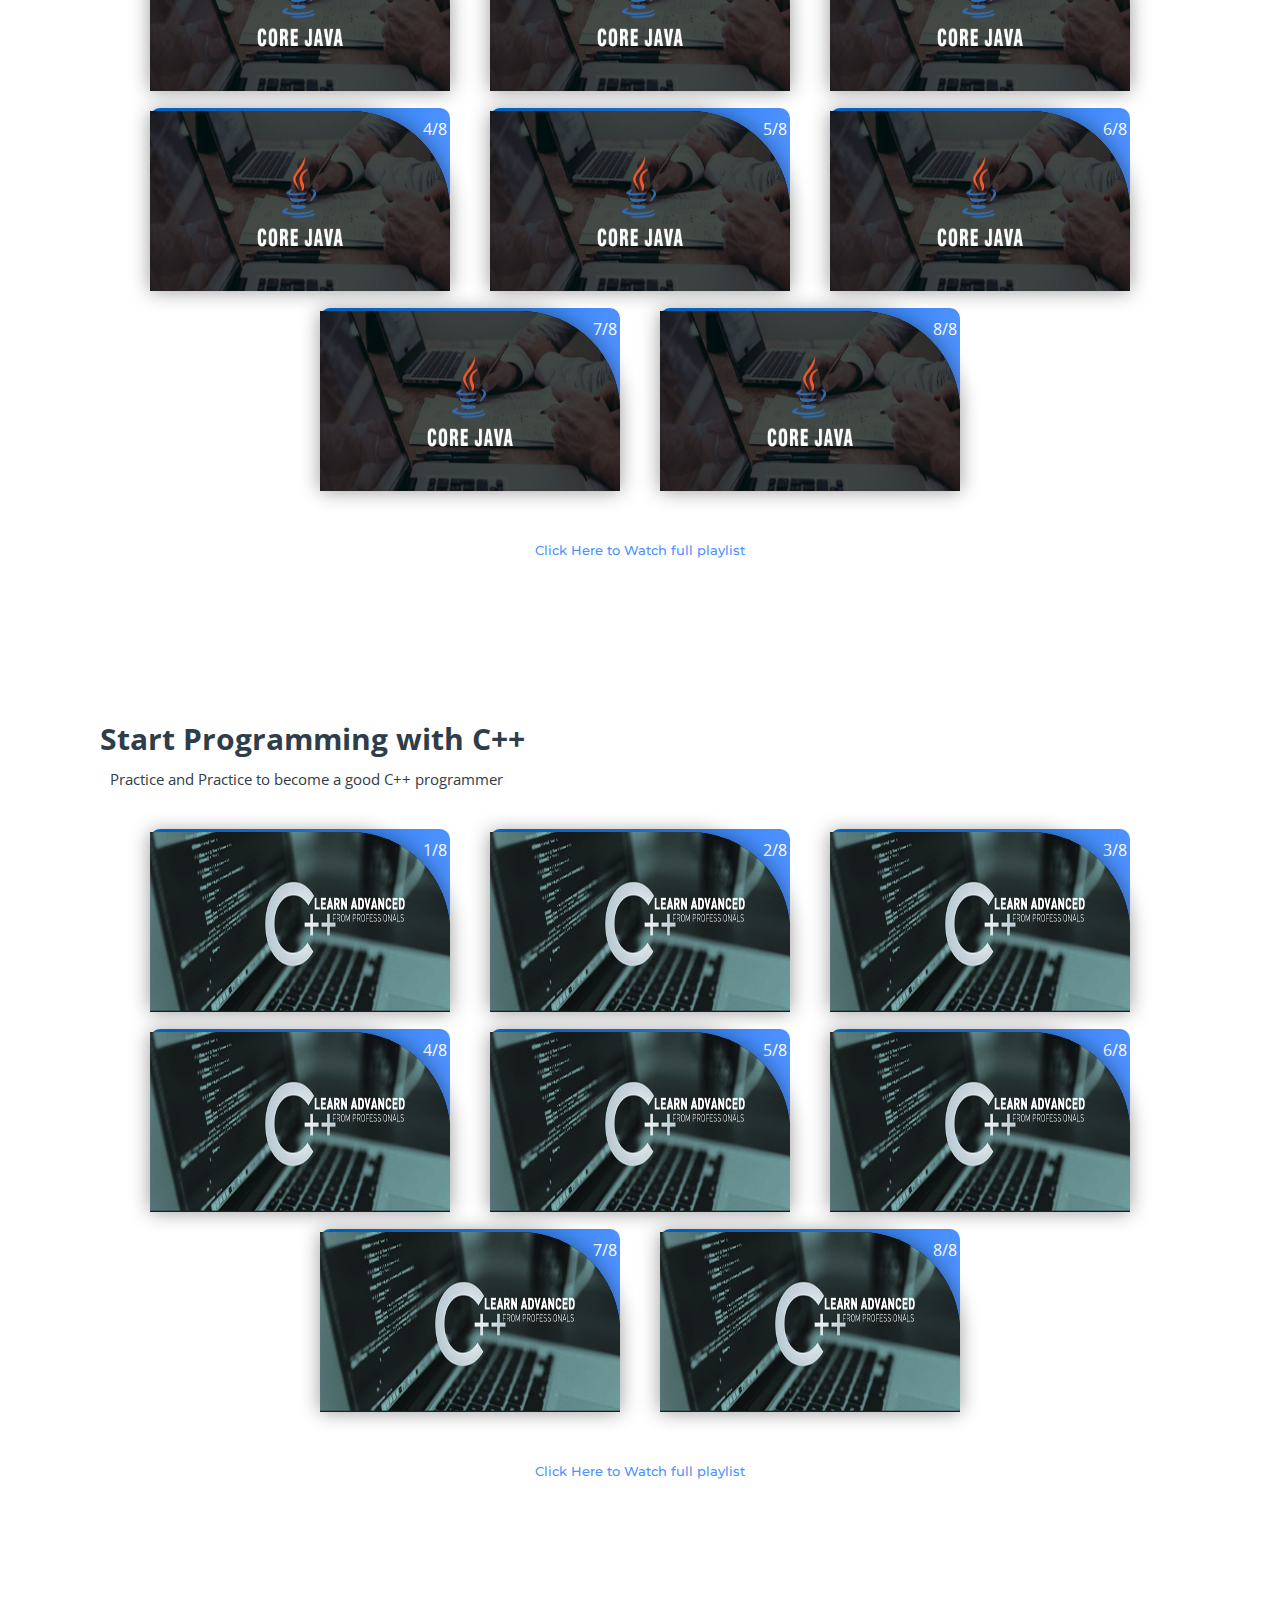
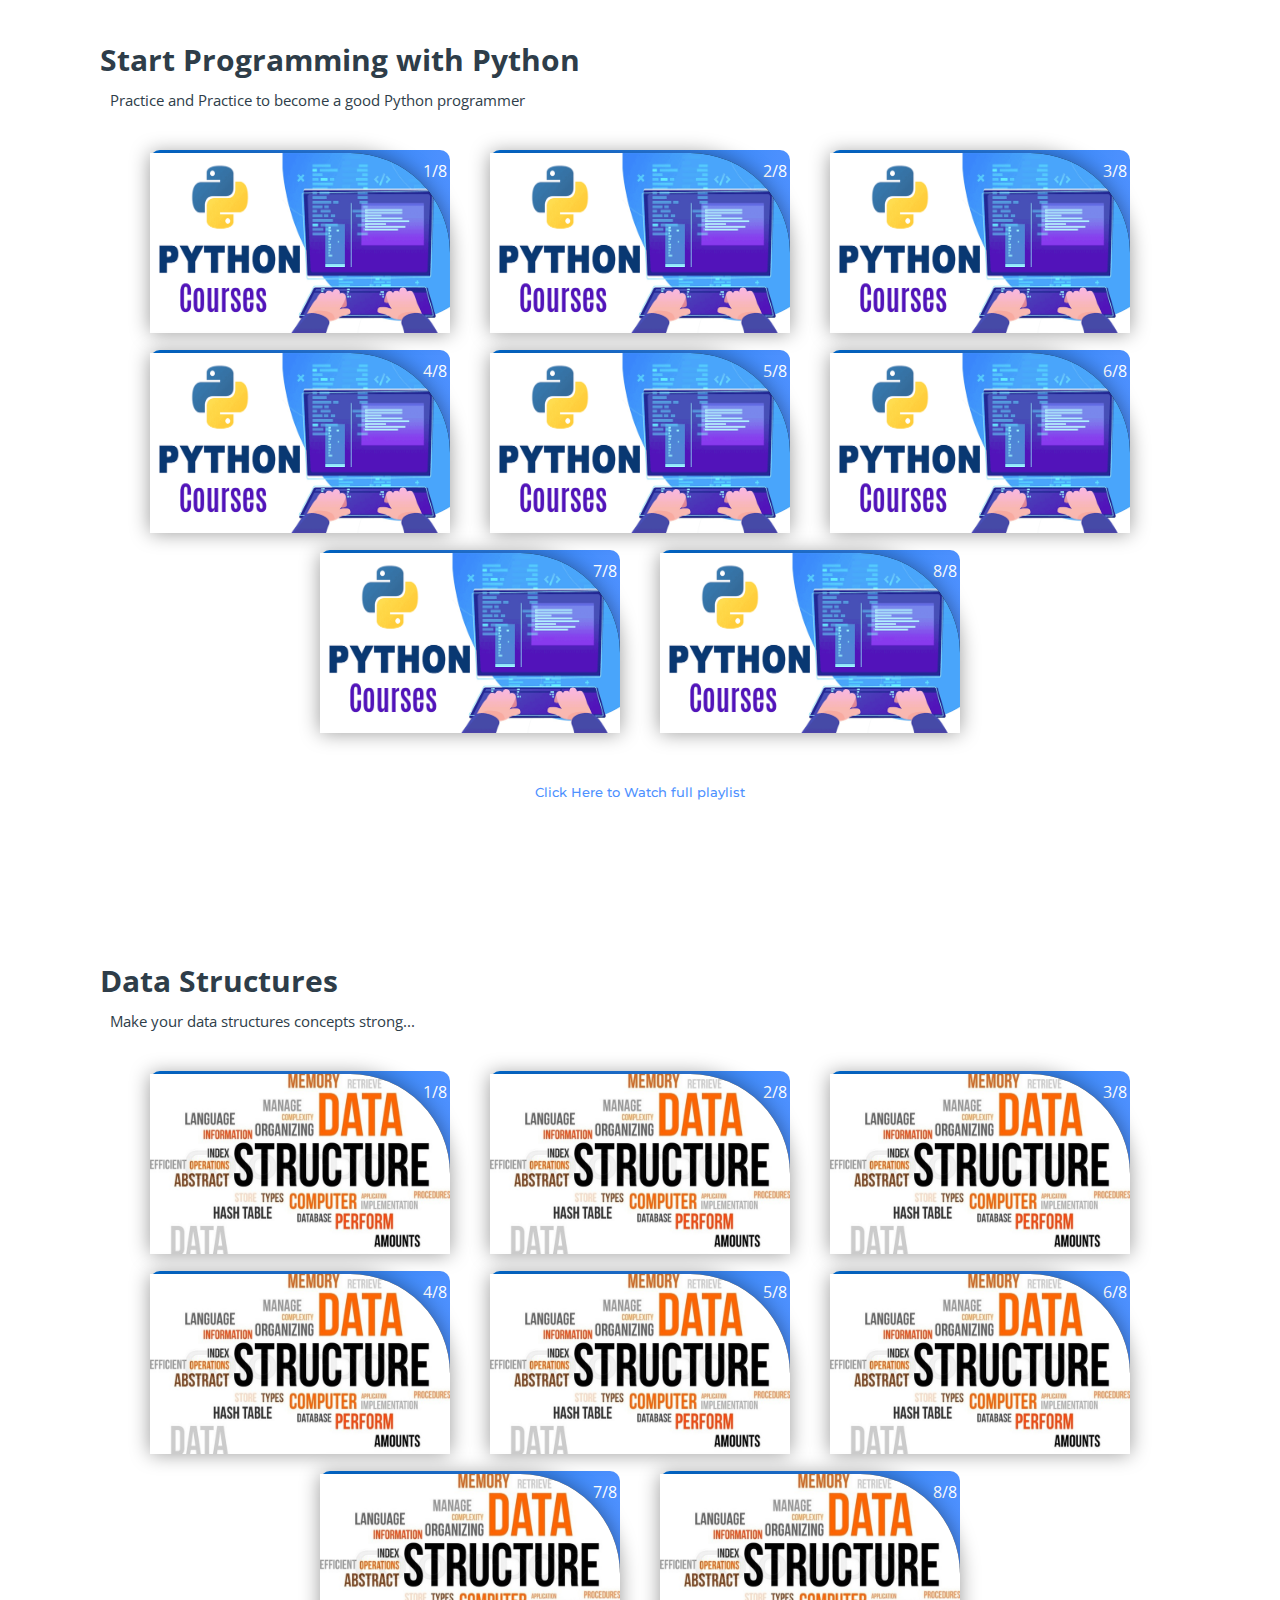
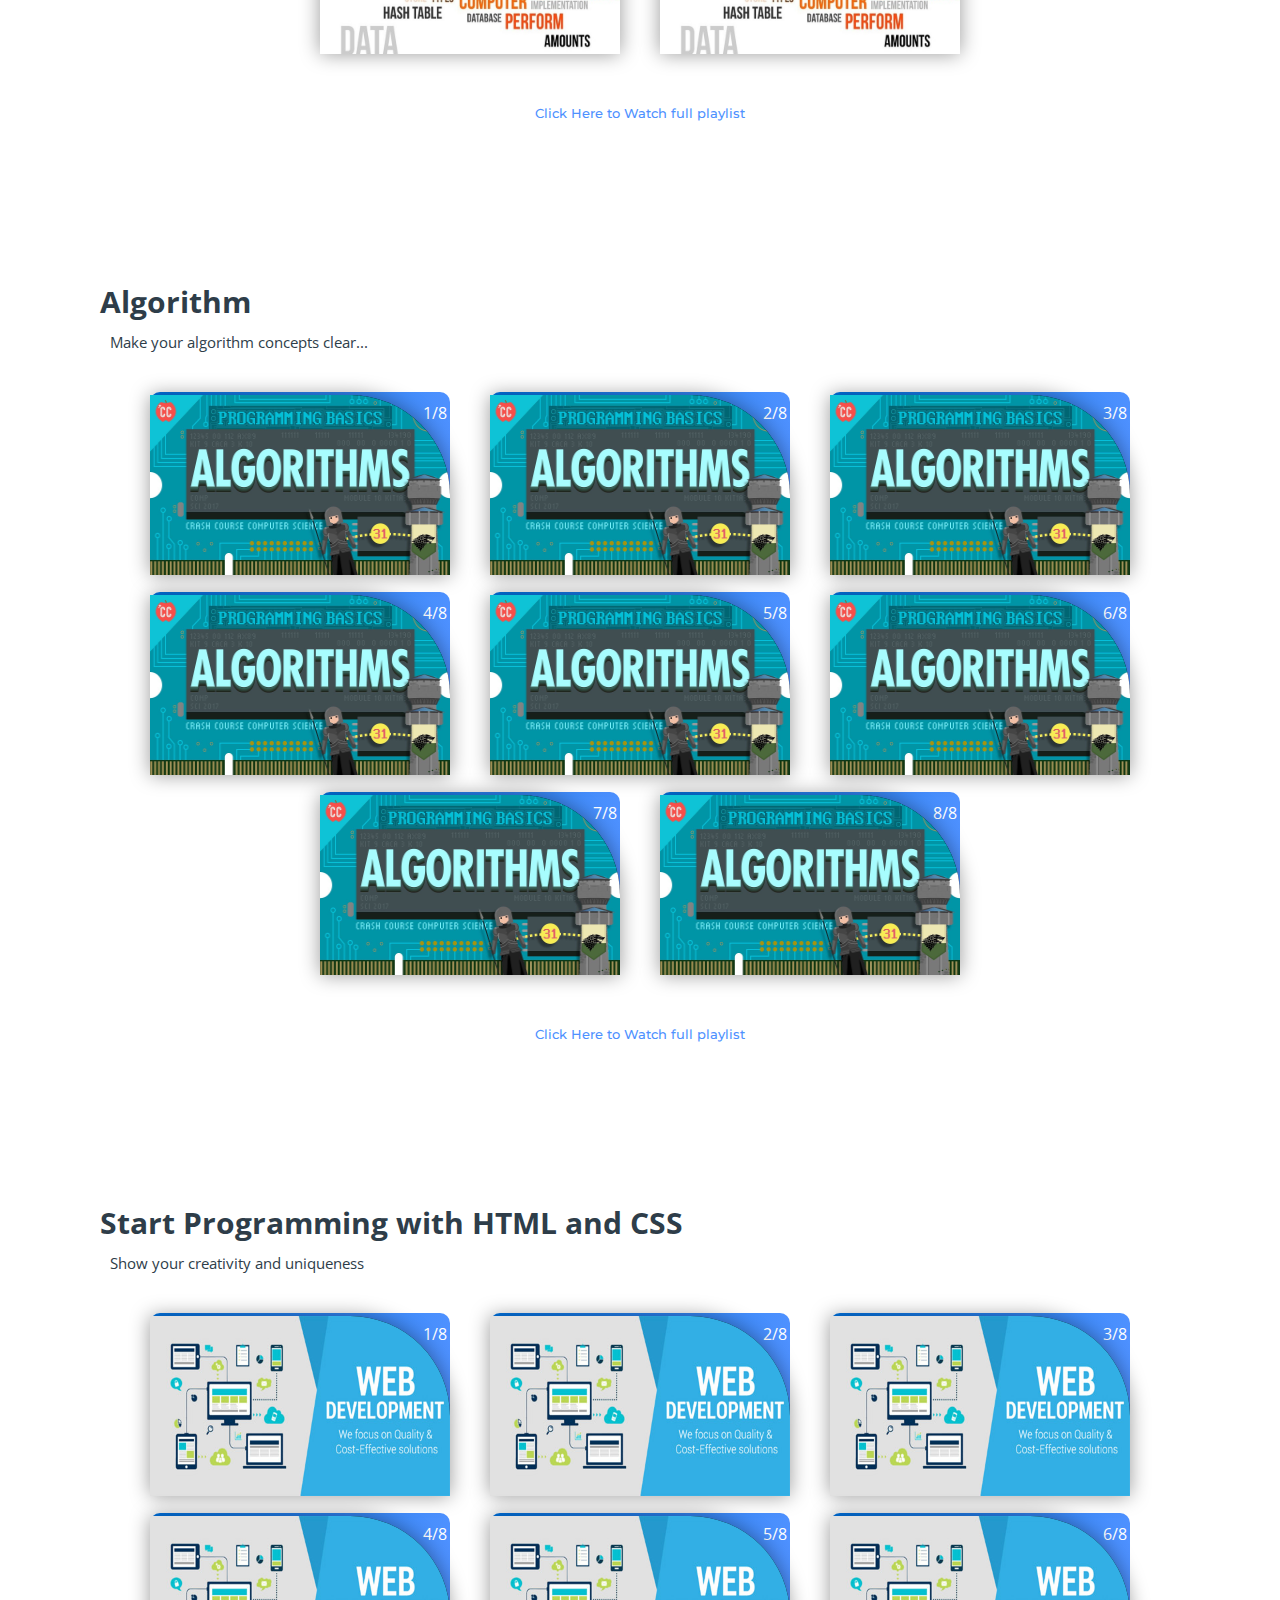
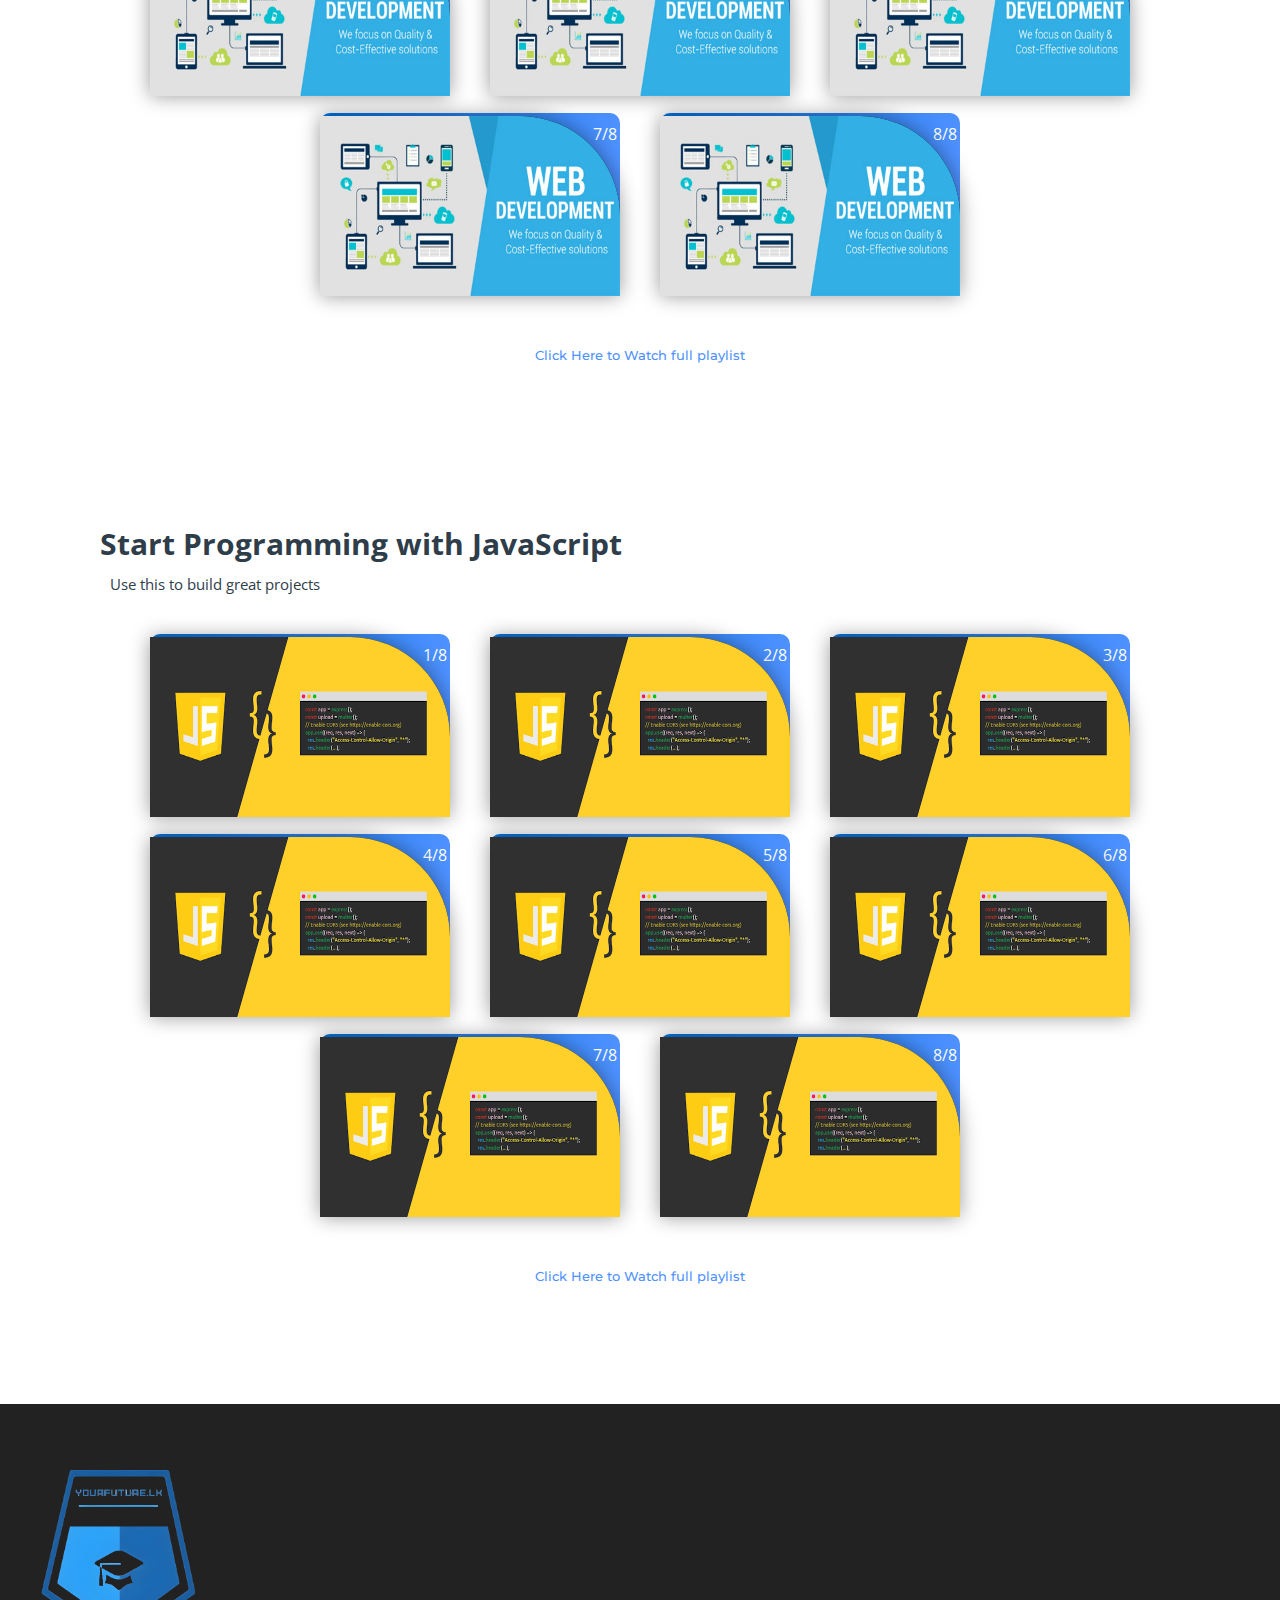
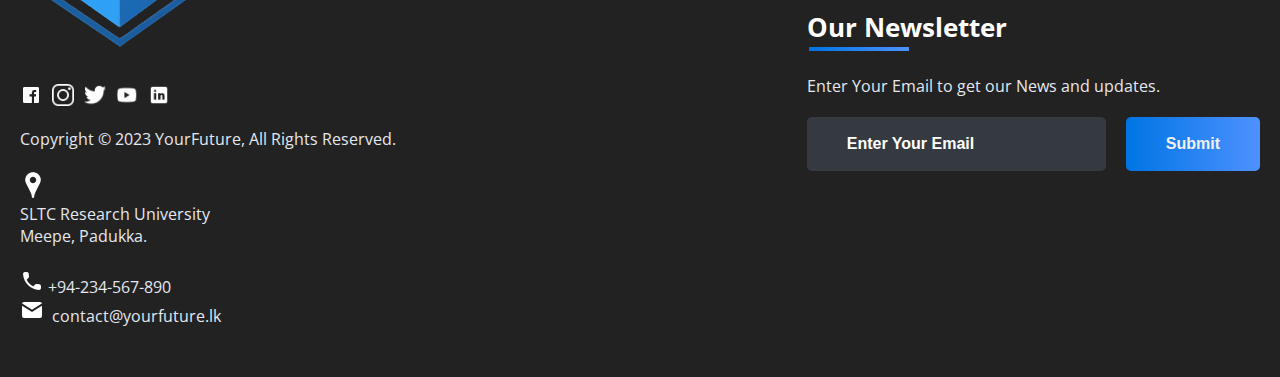
==== commit 2b2a5508: "corrected addresses" ====
--- a/subjects/computer_courses.html
+++ b/subjects/computer_courses.html
@@ -12,15 +12,15 @@
 	<header>
 		<div class="nav" id="nav">
 			<div id="yourfuture-logo">
-			<a href="../index.html"><img src="../images/icon/logo.png" style="width: 120px;"></a></div>
+			<a href="../index.html"><img src="../images/icon/logo.png" style="width: 60px;"></a></div>
 			<div class="switch-tab" id="switch-tab" onclick="switchTAB()"><img src="../images/icon/menu.png"></div>
 			<ul id="list-switch">
-				<li><a href="jee.html"><img src="../images/courses/d1.png" class="icon">JEE</a></li>
-				<li><a href="gate.html"><img src="../images/courses/paper.png" class="icon">GATE</a></li>
-				<li><a href="#"><img src="../images/courses/computer.png" class="icon">Computer Courses</a></li>
+				<li><a href="stem.html"><img src="../images/courses/d1.png" class="icon">STEM</a></li>
+				<li><a href="adv_stem.html"><img src="../images/courses/paper.png" class="icon">Advanced STEM</a></li>
+				<li><a href="#"><img src="../images/courses/computer.png" class="icon">Computer Science</a></li>
 				<li><a href="#data"><img src="../images/courses/data.png" class="icon">Data Structures</a></li>
 				<li><a href="#algo"><img src="../images/courses/algo.png" class="icon">Algorithm</a></li>
-				<li><a href="#projects"><img src="../images/courses/projects.png" class="icon">Projects</a></li>
+				<li><a href="quiz.html"><img src="../images/courses/quiz.png" class="icon">Quiz</a></li>
 			</ul>
 			<div class="search" id="search-switch">
 				<input type="search" placeholder="Search" class="srch"><button id="srchbtn"><img src="../images/icon/search.png"></button>
@@ -522,59 +522,13 @@
 		<a href="https://www.youtube.com/watch?v=uDwSnnhl1Ng" target="_blank">Click Here to Watch full playlist</a>
 	</div>
 
-<!-- PROJECTS -->
-	<div class="title2" id="projects">
-		<span>Browse Projects</span>
-		<div class="shortdesc2">
-			<p>Here you can find various Projects related to Web Deveopment, AI, Java Projects, etc</p>
-		</div>
-	</div>
-	<div class="project-panel">
-		<div class="project-card">
-			<img src="../images/projects/p1.jpg">
-			<div class="info">
-				<h4>Digi Library</h4><p>Interactive Library Management Software made using JAVA & MySQL</p>
-				<div class="download"><a href="https://github.com/roshan9419" target="_blank">Download</a></div>	
-			</div>
-		</div>
-		<div class="project-card">
-			<img src="../images/projects/p2.jpg">
-			<div class="info">
-				<h4>yourfuture</h4><p>It is an Educational Website made using HTML, CSS & JavaScript</p>
-				<div class="download"><a href="https://github.com/roshan9419" target="_blank">Download</a></div>
-			</div>
-		</div>
-		<div class="project-card">
-			<img src="../images/projects/p3.jpg">
-			<div class="info">
-				<h4>Photo Gallery</h4><p>This Website helps you to manage your Personal Photos developed using HTML, CSS & JavaScript</p>
-				<div class="download"><a href="https://github.com/roshan9419" target="_blank">Download</a></div>
-			</div>
-		</div>
-		<div class="project-card">
-			<img src="../images/projects/p4.jpg">
-			<div class="info">
-				<h4>Sports Fitness</h4><p>This Website helps you in your favorite Sports made using HTML, CSS & JavaScript</p>
-				<div class="download"><a href="https://github.com/roshan9419" target="_blank">Download</a></div>
-			</div>
-		</div>
-		<div class="project-card">
-			<img src="../images/projects/p5.jpg">
-			<div class="info">
-				<h4>Smart TMS</h4><p>This Software helps you to managen the records of Challans used in Traffic Management System made using C++</p>
-				<div class="download"><a href="https://github.com/roshan9419/smart_traffic" target="_blank">Download</a></div>
-			</div>
-		</div>
-
-	</div>
-
 <br><br><br><br><br>
 
 <!-- FOOTER -->
 <footer>
 	<div class="footer-container">
 		<div class="left-col">
-			<img src="../images/icon/logo - Copy.png" style="width: 200px;">
+			<img src="../images/icon/logo.png" style="width: 200px;">
 			<div class="logo"></div>
 			<div class="social-media">
 				<a href="#"><img src="../images/icon\fb.png"></a>
@@ -583,9 +537,9 @@
 				<a href="#"><img src="../images/icon\ytube.png"></a>
 				<a href="#"><img src="../images/icon\linkedin.png"></a>
 			</div><br><br>
-			<p class="rights-text">Copyright © 2021 Created By Roshan Kumar, Abhishek Dulat All Rights Reserved.</p>
-			<br><p><img src="../images/icon/location.png"> Lovely Professional University<br>Phagwara, Punjab-144401</p><br>
-			<p><img src="../images/icon/phone.png"> +91-1234-567-890<br><img src="../images/icon/mail.png">&nbsp; contact@yourfuture.com</p>
+			<p class="rights-text">Copyright © 2023 YourFuture, All Rights Reserved.</p>
+			<br><p><img src="../images/icon/location.png"> <br>SLTC Research University<br>Meepe, Padukka.</p><br>
+			<p><img src="../images/icon/phone.png"> +94-234-567-890<br><img src="../images/icon/mail.png">&nbsp; contact@yourfuture.lk</p>
 		</div>
 		<div class="right-col">
 			<h1 style="color: #fff">Our Newsletter</h1>
